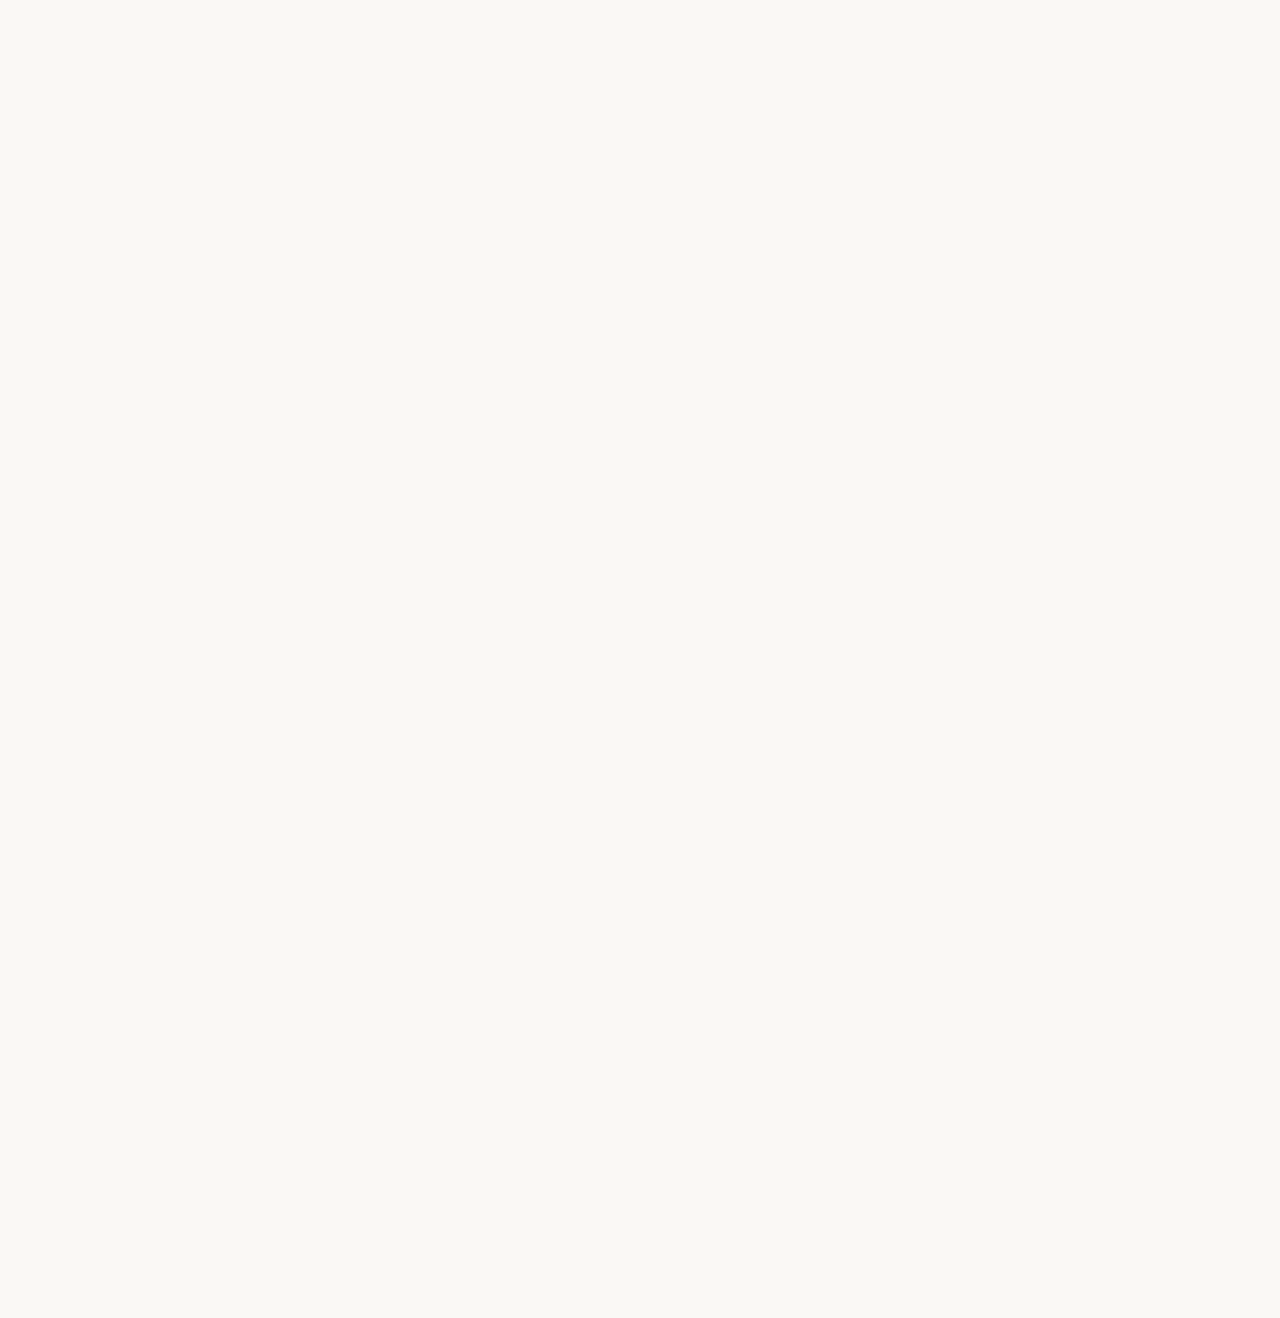
==== frontend/admin/index.html @ d14cbdcc "fix(live): unify pilot city story, add simulated demo badges, protect /admin with Supabase auth & RL" ====
<!DOCTYPE html>
<html lang="en">
<head>
  <meta charset="UTF-8">
  <meta name="viewport" content="width=device-width, initial-scale=1.0">
  <title>Admin Dashboard — Sahakara Control Center</title>
  <meta name="description" content="National administration, ladder monitor, and telemetry portal for the Sahakara Food Rescue Platform.">

  <!-- Inter & JetBrains Mono Fonts -->
  <link rel="preconnect" href="https://fonts.googleapis.com">
  <link rel="preconnect" href="https://fonts.gstatic.com" crossorigin>
  <link href="https://fonts.googleapis.com/css2?family=Inter:wght@400;500;600;700;800&family=JetBrains+Mono:wght@400;500;600&display=swap" rel="stylesheet">

  <!-- Core & Admin Stylesheets -->
  <link rel="stylesheet" href="../styles.css">
  <link rel="stylesheet" href="../vendor/leaflet.css">
  <link rel="stylesheet" href="admin.css">
</head>
<body class="admin-body" style="opacity: 0; transition: opacity 0.15s ease;">

  <!-- Sidebar Navigation -->
  <aside class="admin-sidebar" id="admin-sidebar">
    <div class="admin-sidebar-header">
      <a href="../index.html" class="admin-sidebar-brand">
        <div class="brand-symbol">
          <svg width="20" height="20" viewBox="0 0 24 24" fill="none" stroke="currentColor" stroke-width="2.2">
            <path d="M12 2L2 7l10 5 10-5-10-5zM2 17l10 5 10-5M2 12l10 5 10-5"/>
          </svg>
        </div>
        <strong style="font-size:1.125rem;letter-spacing:-0.5px;">Sahakara</strong>
      </a>
      <span style="font-size:0.6875rem;background:#1E293B;padding:2px 6px;border-radius:4px;color:#34D399;font-weight:700;">ADMIN</span>
    </div>

    <nav class="admin-nav-menu">
      <span class="nav-section-title">Telemetry &amp; Monitor</span>
      <button type="button" class="admin-nav-link active" onclick="switchAdminTab('overview', this)">
        <svg width="18" height="18" viewBox="0 0 24 24" fill="none" stroke="currentColor" stroke-width="2"><rect x="3" y="3" width="7" height="7"/><rect x="14" y="3" width="7" height="7"/><rect x="14" y="14" width="7" height="7"/><rect x="3" y="14" width="7" height="7"/></svg>
        <span>Overview</span>
      </button>

      <button type="button" class="admin-nav-link" onclick="switchAdminTab('donations', this)">
        <svg width="18" height="18" viewBox="0 0 24 24" fill="none" stroke="currentColor" stroke-width="2"><circle cx="12" cy="12" r="10"/><polyline points="12 6 12 12 16 14"/></svg>
        <span>Live Donations</span>
        <span class="badge-counter" id="badge-active-donations">0</span>
      </button>

      <button type="button" class="admin-nav-link" onclick="switchAdminTab('ladder', this)">
        <svg width="18" height="18" viewBox="0 0 24 24" fill="none" stroke="currentColor" stroke-width="2"><line x1="8" y1="6" x2="21" y2="6"/><line x1="8" y1="12" x2="21" y2="12"/><line x1="8" y1="18" x2="21" y2="18"/><line x1="3" y1="6" x2="3.01" y2="6"/><line x1="3" y1="12" x2="3.01" y2="12"/><line x1="3" y1="18" x2="3.01" y2="18"/></svg>
        <span>Ladder Monitor</span>
      </button>

      <span class="nav-section-title">Operations &amp; Network</span>
      <button type="button" class="admin-nav-link" onclick="switchAdminTab('recipients', this)">
        <svg width="18" height="18" viewBox="0 0 24 24" fill="none" stroke="currentColor" stroke-width="2"><path d="M3 9l9-7 9 7v11a2 2 0 0 1-2 2H5a2 2 0 0 1-2-2z"/><polyline points="9 22 9 12 15 12 15 22"/></svg>
        <span>Recipients Nodes</span>
      </button>

      <button type="button" class="admin-nav-link" onclick="switchAdminTab('verification', this)">
        <svg width="18" height="18" viewBox="0 0 24 24" fill="none" stroke="currentColor" stroke-width="2"><path d="M22 11.08V12a10 10 0 1 1-5.93-9.14"/><polyline points="22 4 12 14.01 9 11.01"/></svg>
        <span>Verification Queue</span>
        <span class="badge-counter" id="badge-pending-verifications" style="background:#F59E0B;">0</span>
      </button>

      <button type="button" class="admin-nav-link" onclick="switchAdminTab('cities', this)">
        <svg width="18" height="18" viewBox="0 0 24 24" fill="none" stroke="currentColor" stroke-width="2"><polygon points="1 6 1 22 8 18 16 22 23 18 23 2 16 6 8 2 1 6"/><line x1="8" y1="2" x2="8" y2="18"/><line x1="16" y1="6" x2="16" y2="22"/></svg>
        <span>Cities &amp; Coverage</span>
      </button>

      <span class="nav-section-title">Compliance &amp; Reports</span>
      <button type="button" class="admin-nav-link" onclick="switchAdminTab('reports', this)">
        <svg width="18" height="18" viewBox="0 0 24 24" fill="none" stroke="currentColor" stroke-width="2"><path d="M14 2H6a2 2 0 0 0-2 2v16a2 2 0 0 0 2 2h12a2 2 0 0 0 2-2V8z"/><polyline points="14 2 14 8 20 8"/><line x1="16" y1="13" x2="8" y2="13"/><line x1="16" y1="17" x2="8" y2="17"/><polyline points="10 9 9 9 8 9"/></svg>
        <span>Reports &amp; Certificates</span>
      </button>

      <button type="button" class="admin-nav-link" onclick="switchAdminTab('audit', this)">
        <svg width="18" height="18" viewBox="0 0 24 24" fill="none" stroke="currentColor" stroke-width="2"><path d="M12 20h9"/><path d="M16.5 3.5a2.121 2.121 0 0 1 3 3L7 19l-4 1 1-4L16.5 3.5z"/></svg>
        <span>Audit Log</span>
      </button>
    </nav>

    <div class="admin-sidebar-footer">
      <div class="admin-user-info">
        <span class="admin-user-name" id="sidebar-admin-name">Admin Lead</span>
        <span class="admin-user-role" id="sidebar-admin-email">admin@sahakara.org</span>
      </div>
      <button type="button" class="btn btn-ghost btn-sm" onclick="adminLogout()" title="Sign out" style="color:#94A3B8;">
        <svg width="16" height="16" viewBox="0 0 24 24" fill="none" stroke="currentColor" stroke-width="2"><path d="M9 21H5a2 2 0 0 1-2-2V5a2 2 0 0 1 2-2h4"/><polyline points="16 17 21 12 16 7"/><line x1="21" y1="12" x2="9" y2="12"/></svg>
      </button>
    </div>
  </aside>

  <!-- Main Content Layout -->
  <div class="admin-main-wrapper">
    
    <!-- Header -->
    <header class="admin-top-header">
      <div class="admin-page-title-row">
        <h1 class="admin-page-title" id="page-heading-title">Logistics Overview</h1>
        <div class="live-realtime-badge">
          <span class="pulse-dot"></span>
          <span>SUPABASE REALTIME ACTIVE</span>
        </div>
      </div>

      <div class="admin-header-actions">
        <!-- Notification Bell -->
        <div class="notif-bell-container">
          <button type="button" class="btn-notif-bell" onclick="toggleNotifDropdown()" aria-label="Notifications">
            <svg width="18" height="18" viewBox="0 0 24 24" fill="none" stroke="#334155" stroke-width="2"><path d="M18 8A6 6 0 0 0 6 8c0 7-3 9-3 9h18s-3-2-3-9"/><path d="M13.73 21a2 2 0 0 1-3.46 0"/></svg>
            <span class="notif-dot-badge" id="notif-dot" hidden></span>
          </button>

          <!-- Notifications Dropdown -->
          <div class="notif-dropdown-card" id="notif-dropdown" hidden>
            <div class="notif-dropdown-header">
              <span>Realtime Food Safety Alerts</span>
              <button type="button" class="btn btn-ghost btn-sm" onclick="clearNotifications()" style="font-size:0.6875rem;">Clear All</button>
            </div>
            <div class="notif-items-list" id="notif-items-list">
              <div style="padding:16px;text-align:center;color:#94A3B8;font-size:0.8125rem;">No active high-risk alerts.</div>
            </div>
          </div>
        </div>

        <a href="../index.html" class="btn btn-secondary btn-sm" target="_blank">
          <span>View Public Site &rarr;</span>
        </a>
      </div>
    </header>

    <!-- Tab 1: Overview View -->
    <main class="admin-content-view" id="view-overview">
      <!-- Top Metrics -->
      <div class="admin-metrics-grid">
        <div class="admin-stat-card">
          <div class="stat-card-top">
            <span class="stat-card-label">Donations Today</span>
            <div class="stat-card-icon" style="background:#DEF7EC;color:#03543F;">📦</div>
          </div>
          <strong class="stat-card-val" id="stat-donations-today">0</strong>
          <span class="stat-card-sub" id="stat-donations-today-sub">Live today</span>
        </div>

        <div class="admin-stat-card">
          <div class="stat-card-top">
            <span class="stat-card-label">Meals Rescued</span>
            <div class="stat-card-icon" style="background:#E0E7FF;color:#3730A3;">🍛</div>
          </div>
          <strong class="stat-card-val" id="stat-meals-rescued">0</strong>
          <span class="stat-card-sub">Cumulative rescued meals</span>
        </div>

        <div class="admin-stat-card">
          <div class="stat-card-top">
            <span class="stat-card-label">Kg Diverted</span>
            <div class="stat-card-icon" style="background:#FEF3C7;color:#92400E;">⚖️</div>
          </div>
          <strong class="stat-card-val" id="stat-kg-diverted">0 kg</strong>
          <span class="stat-card-sub">0.4 kg per meal ratio</span>
        </div>

        <div class="admin-stat-card">
          <div class="stat-card-top">
            <span class="stat-card-label">CO₂ Avoided</span>
            <div class="stat-card-icon" style="background:#DCFCE7;color:#15803D;">🌱</div>
          </div>
          <strong class="stat-card-val" id="stat-co2-avoided">0 kg</strong>
          <span class="stat-card-sub">2.5 kg CO₂e / kg food</span>
        </div>

        <div class="admin-stat-card">
          <div class="stat-card-top">
            <span class="stat-card-label">Active Dispatches</span>
            <div class="stat-card-icon" style="background:#FEE2E2;color:#991B1B;">⚡</div>
          </div>
          <strong class="stat-card-val" id="stat-active-donations">0</strong>
          <span class="stat-card-sub" id="stat-active-sub">In-transit &bull; 0 Expired</span>
        </div>

        <div class="admin-stat-card">
          <div class="stat-card-top">
            <span class="stat-card-label">Dumpster / Expired</span>
            <div class="stat-card-icon" style="background:#F1F5F9;color:#475569;">🗑️</div>
          </div>
          <strong class="stat-card-val" id="stat-dumpster-count" style="color:#10B981;">0</strong>
          <span class="stat-card-sub">Zero-Landfill Protocol</span>
        </div>
      </div>

      <!-- Charts Grid -->
      <div class="admin-charts-grid">
        <div class="admin-card">
          <div class="admin-card-header">
            <h3 class="admin-card-title">14-Day Rescue Velocity (Donations / Day)</h3>
            <span style="font-size:0.75rem;color:var(--text-muted);font-family:var(--font-mono);">Trend: +28% WoW <small style="font-size:0.625rem;background:#FEF3C7;color:#92400E;padding:2px 6px;border-radius:4px;font-weight:700;margin-left:4px;">Simulated</small></span>
          </div>
          <canvas id="chart-donations-trend" height="140" style="width:100%;max-height:240px;"></canvas>
        </div>

        <div class="admin-card">
          <div class="admin-card-header">
            <h3 class="admin-card-title">Meals by City Cluster</h3>
            <span style="font-size:0.75rem;color:var(--text-muted);">Top Metro Distribution</span>
          </div>
          <canvas id="chart-city-distribution" height="140" style="width:100%;max-height:240px;"></canvas>
        </div>
      </div>
    </main>

    <!-- Tab 2: Live Donations View -->
    <main class="admin-content-view" id="view-donations" hidden>
      <div class="admin-card">
        <div class="admin-table-controls">
          <div class="admin-search-box">
            <svg width="16" height="16" viewBox="0 0 24 24" fill="none" stroke="#64748B" stroke-width="2"><circle cx="11" cy="11" r="8"/><line x1="21" y1="21" x2="16.65" y2="16.65"/></svg>
            <input type="text" id="filter-donation-search" placeholder="Search by food, area, or OTP..." oninput="filterDonationsTable()">
          </div>

          <div class="admin-filter-group">
            <select id="filter-donation-status" class="custom-select" style="min-width:140px;" onchange="filterDonationsTable()">
              <option value="all">All Statuses</option>
              <option value="Posted">Posted</option>
              <option value="Matched">Matched</option>
              <option value="Picked up">Picked up</option>
              <option value="Delivered">Delivered</option>
              <option value="Expired">Expired</option>
            </select>

            <select id="filter-donation-city" class="custom-select" style="min-width:140px;" onchange="filterDonationsTable()">
              <option value="all">All Cities</option>
              <option value="Jaipur">Jaipur</option>
              <option value="Delhi NCR">Delhi NCR</option>
              <option value="Bengaluru">Bengaluru</option>
            </select>
          </div>
        </div>

        <div class="admin-table-wrapper">
          <table class="admin-table">
            <thead>
              <tr>
                <th>Source</th>
                <th>Food &amp; Qty</th>
                <th>City &amp; Area</th>
                <th>Stage</th>
                <th>Status</th>
                <th>Recipient Node</th>
                <th>Safe Clock</th>
                <th>OTP</th>
                <th>Actions</th>
              </tr>
            </thead>
            <tbody id="admin-donations-tbody">
              <!-- Rendered dynamically -->
            </tbody>
          </table>
        </div>
      </div>
    </main>

    <!-- Tab 3: Ladder Monitor Kanban View -->
    <main class="admin-content-view" id="view-ladder" hidden>
      <div class="admin-card-header" style="margin-bottom:18px;">
        <div>
          <h2 style="font-size:1.125rem;font-weight:700;margin:0 0 4px 0;">Dynamic Food Ladder Kanban</h2>
          <p style="font-size:0.8125rem;color:var(--text-muted);margin:0;">Visual tracking of perishable surplus batches as safe consumption windows elapse.</p>
        </div>
      </div>

      <div class="ladder-board-grid">
        <!-- Stage 1 -->
        <div class="ladder-board-col">
          <div class="ladder-col-header s1">
            <span class="ladder-col-title">Tier 1: Nearby Shelter (&le;3km)</span>
            <span class="ladder-col-count" id="count-stage-1">0</span>
          </div>
          <div class="ladder-cards-list" id="ladder-col-1"></div>
        </div>

        <!-- Stage 2 -->
        <div class="ladder-board-col">
          <div class="ladder-col-header s2">
            <span class="ladder-col-title">Tier 2: Regional Shelter (&le;10km)</span>
            <span class="ladder-col-count" id="count-stage-2">0</span>
          </div>
          <div class="ladder-cards-list" id="ladder-col-2"></div>
        </div>

        <!-- Stage 3 -->
        <div class="ladder-board-col">
          <div class="ladder-col-header s3">
            <span class="ladder-col-title">Tier 3: Gaushala (&le;15km)</span>
            <span class="ladder-col-count" id="count-stage-3">0</span>
          </div>
          <div class="ladder-cards-list" id="ladder-col-3"></div>
        </div>

        <!-- Stage 4 -->
        <div class="ladder-board-col">
          <div class="ladder-col-header s4">
            <span class="ladder-col-title">Tier 4: Bio-Compost (&le;30km)</span>
            <span class="ladder-col-count" id="count-stage-4">0</span>
          </div>
          <div class="ladder-cards-list" id="ladder-col-4"></div>
        </div>
      </div>
    </main>

    <!-- Tab 4: Recipients Management View -->
    <main class="admin-content-view" id="view-recipients" hidden>
      <div class="admin-card">
        <div class="admin-table-controls">
          <div>
            <h3 class="admin-card-title">Authorized Shelter &amp; Gaushala Network</h3>
          </div>
          <button type="button" class="btn btn-primary btn-sm" onclick="openRecipientModal()">
            <span>+ Add Recipient Node</span>
          </button>
        </div>

        <div class="admin-table-wrapper">
          <table class="admin-table">
            <thead>
              <tr>
                <th>ID</th>
                <th>Name &amp; Type</th>
                <th>City</th>
                <th>Capacity</th>
                <th>Coordinates</th>
                <th>Verified</th>
                <th>Status</th>
                <th>Actions</th>
              </tr>
            </thead>
            <tbody id="admin-recipients-tbody">
              <!-- Rendered dynamically -->
            </tbody>
          </table>
        </div>
      </div>
    </main>

    <!-- Tab 5: Verification Queue View -->
    <main class="admin-content-view" id="view-verification" hidden>
      <div class="admin-card">
        <div class="admin-table-controls">
          <div>
            <h3 class="admin-card-title">Pending Recipient &amp; Commercial Donor Approvals</h3>
            <p style="font-size:0.8125rem;color:var(--text-muted);margin-top:4px;">Review FSSAI / NGO certifications before enabling active dispatch routing.</p>
          </div>
        </div>

        <div class="admin-table-wrapper">
          <table class="admin-table">
            <thead>
              <tr>
                <th>Node Name</th>
                <th>Category</th>
                <th>City</th>
                <th>Capacity / Details</th>
                <th>Verification Action</th>
              </tr>
            </thead>
            <tbody id="admin-verification-tbody">
              <!-- Rendered dynamically -->
            </tbody>
          </table>
        </div>
      </div>
    </main>

    <!-- Tab 6: Cities Management View -->
    <main class="admin-content-view" id="view-cities" hidden>
      <div class="admin-card">
        <div class="admin-table-controls">
          <div>
            <h3 class="admin-card-title">Operational Cluster Cities</h3>
            <p style="font-size:0.8125rem;color:var(--text-muted);margin-top:4px;">Manage expansion hubs. Live cities appear in public donor dropdowns and coverage grids.</p>
          </div>
          <button type="button" class="btn btn-primary btn-sm" onclick="openCityModal()">
            <span>+ Add Expansion City</span>
          </button>
        </div>

        <div class="admin-table-wrapper">
          <table class="admin-table">
            <thead>
              <tr>
                <th>City ID</th>
                <th>Metro Cluster Name</th>
                <th>Operational Status</th>
                <th>Toggle Status</th>
              </tr>
            </thead>
            <tbody id="admin-cities-tbody">
              <!-- Rendered dynamically -->
            </tbody>
          </table>
        </div>
      </div>
    </main>

    <!-- Tab 7: Reports & Certificates View -->
    <main class="admin-content-view" id="view-reports" hidden>
      <div class="admin-card" style="margin-bottom:24px;">
        <div class="admin-table-controls">
          <div>
            <h3 class="admin-card-title">Telemetry Reports &amp; CSV Export</h3>
            <p style="font-size:0.8125rem;color:var(--text-muted);margin-top:4px;">Download raw dispatch telemetry records for regulatory and auditing compliance.</p>
          </div>
          <div style="display:flex;gap:10px;">
            <input type="date" id="report-start-date" class="custom-input" style="padding:6px 12px;font-size:0.8125rem;">
            <input type="date" id="report-end-date" class="custom-input" style="padding:6px 12px;font-size:0.8125rem;">
            <button type="button" class="btn btn-primary btn-sm" onclick="exportDonationsCSV()">
              <span>📥 Export CSV Data</span>
            </button>
          </div>
        </div>
      </div>

      <!-- Printable Certificate Generator -->
      <div class="admin-card">
        <div class="admin-card-header">
          <h3 class="admin-card-title">Printable Donor Impact Certificate</h3>
          <button type="button" class="btn btn-secondary btn-sm btn-print-hide" onclick="window.print()">
            <span>🖨️ Print Certificate</span>
          </button>
        </div>

        <div class="certificate-print-sheet" id="certificate-preview">
          <div class="cert-header">
            <div style="display:flex;align-items:center;justify-content:center;gap:10px;margin-bottom:10px;">
              <div class="brand-symbol" style="background:#0F7B5F;color:#FFF;width:32px;height:32px;border-radius:8px;display:flex;align-items:center;justify-content:center;">
                <svg width="20" height="20" viewBox="0 0 24 24" fill="none" stroke="currentColor" stroke-width="2.2"><path d="M12 2L2 7l10 5 10-5-10-5zM2 17l10 5 10-5M2 12l10 5 10-5"/></svg>
              </div>
              <strong style="font-size:1.5rem;color:#0F172A;letter-spacing:-0.5px;">Sahakara National Food Rescue Platform</strong>
            </div>
            <span style="font-size:0.875rem;font-weight:700;color:#0F7B5F;letter-spacing:1px;text-transform:uppercase;">Certificate of Zero-Food-Waste Compliance</span>
          </div>

          <div style="text-align:center;margin:32px 0;">
            <p style="font-size:1rem;color:#64748B;margin-bottom:8px;">This is proudly presented to</p>
            <h2 style="font-size:1.75rem;font-weight:800;color:#0F172A;margin:0 0 16px 0;" id="cert-donor-name">Amity University Central Mess</h2>
            <p style="font-size:0.9375rem;color:#334155;line-height:1.6;max-width:540px;margin:0 auto;">
              For demonstrating exemplary national stewardship in preventing commercial food waste and safely redistributing surplus batches to verified humanitarian shelters.
            </p>
          </div>

          <div style="display:grid;grid-template-columns:repeat(3,1fr);gap:16px;background:#F8FAFC;border:1px solid #E2E8F0;border-radius:10px;padding:20px;text-align:center;margin-bottom:32px;">
            <div>
              <span style="font-size:0.75rem;color:#64748B;text-transform:uppercase;font-weight:700;">Meals Donated</span>
              <strong style="display:block;font-size:1.375rem;color:#0F172A;margin-top:4px;" id="cert-meals-count">40 Meals</strong>
            </div>
            <div>
              <span style="font-size:0.75rem;color:#64748B;text-transform:uppercase;font-weight:700;">Weight Diverted</span>
              <strong style="display:block;font-size:1.375rem;color:#0F172A;margin-top:4px;" id="cert-kg-count">16.0 kg</strong>
            </div>
            <div>
              <span style="font-size:0.75rem;color:#64748B;text-transform:uppercase;font-weight:700;">CO₂ Avoided</span>
              <strong style="display:block;font-size:1.375rem;color:#10B981;margin-top:4px;" id="cert-co2-count">40.0 kg CO₂e</strong>
            </div>
          </div>

          <div style="display:flex;justify-content:space-between;align-items:flex-end;font-size:0.8125rem;color:#64748B;border-top:1px solid #E2E8F0;padding-top:20px;">
            <div>
              <span>Verification Token: <strong style="font-family:var(--font-mono);color:#0F172A;" id="cert-token-code">#SK-AUTH-4419</strong></span><br>
              <span>Good Samaritan Law: <strong style="color:#0F7B5F;">Shielded Under Sec. 31</strong></span>
            </div>
            <div style="text-align:right;">
              <span>Issued on: <strong id="cert-issue-date">September 25, 2026</strong></span><br>
              <span>Sahakara National Logistics Secretariat</span>
            </div>
          </div>

          <div class="cert-stamp">
            <span>Verified<br>Zero-Waste<br>Audit</span>
          </div>
        </div>
      </div>
    </main>

    <!-- Tab 8: Audit Log View -->
    <main class="admin-content-view" id="view-audit" hidden>
      <div class="admin-card">
        <div class="admin-table-controls">
          <div>
            <h3 class="admin-card-title">Administrative Actions Audit Trail</h3>
            <p style="font-size:0.8125rem;color:var(--text-muted);margin-top:4px;">Immutable ledger recording every approval, status change, and recipient modification.</p>
          </div>
        </div>

        <div class="admin-table-wrapper">
          <table class="admin-table">
            <thead>
              <tr>
                <th>Timestamp</th>
                <th>Admin User</th>
                <th>Action</th>
                <th>Target Object</th>
                <th>Details</th>
              </tr>
            </thead>
            <tbody id="admin-audit-tbody">
              <!-- Rendered dynamically -->
            </tbody>
          </table>
        </div>
      </div>
    </main>

  </div>

  <!-- Side Drawer: Donation Details & OSRM Map -->
  <div class="admin-side-drawer" id="donation-drawer" hidden>
    <div class="drawer-header">
      <div>
        <span style="font-size:0.6875rem;font-weight:700;color:var(--brand-green);letter-spacing:1px;">DISPATCH TELEMETRY</span>
        <h3 style="font-size:1.125rem;font-weight:800;margin:0;" id="drawer-donation-title">Donation Details</h3>
      </div>
      <button type="button" class="modal-close-btn" onclick="closeDonationDrawer()">&times;</button>
    </div>

    <div class="drawer-body">
      <!-- Mini OSRM Leaflet Map -->
      <div id="drawer-leaflet-map" style="height:200px;width:100%;border-radius:10px;margin-bottom:18px;border:1px solid var(--admin-border);"></div>

      <div class="form-group">
        <label class="input-label">Batch ID &amp; Source</label>
        <div style="display:flex;justify-content:space-between;font-size:0.875rem;">
          <code id="drawer-batch-id">--</code>
          <span class="source-badge web" id="drawer-source">Web</span>
        </div>
      </div>

      <div class="form-group">
        <label class="input-label">4-Digit Verification OTP</label>
        <strong style="font-family:var(--font-mono);font-size:1.5rem;color:var(--brand-green);letter-spacing:3px;" id="drawer-otp">----</strong>
      </div>

      <div class="form-group">
        <label class="input-label">Matched Recipient</label>
        <select id="drawer-reassign-select" class="custom-select"></select>
      </div>

      <div class="form-group">
        <label class="input-label">Dispatch Status</label>
        <select id="drawer-status-select" class="custom-select">
          <option value="Posted">Posted</option>
          <option value="Matched">Matched</option>
          <option value="Picked up">Picked up</option>
          <option value="Delivered">Delivered</option>
          <option value="Expired">Expired</option>
        </select>
      </div>
    </div>

    <div class="drawer-footer">
      <button type="button" class="btn btn-secondary btn-sm" onclick="closeDonationDrawer()">Close</button>
      <button type="button" class="btn btn-primary btn-sm" onclick="saveDonationDrawerChanges()">Save Updates</button>
    </div>
  </div>

  <!-- Modal: Add / Edit Recipient -->
  <div class="modal-backdrop" id="modal-recipient" hidden>
    <div class="modal-dialog">
      <div class="modal-header">
        <h3 class="modal-heading" id="recipient-modal-heading">Add Recipient Node</h3>
        <button type="button" class="modal-close-btn" onclick="closeRecipientModal()">&times;</button>
      </div>
      <form id="recipient-form" onsubmit="handleSaveRecipient(event)" class="modal-form-body">
        <input type="hidden" id="rec-edit-id">
        <div class="form-grid-2">
          <div class="form-group">
            <label class="input-label">Node Name <span class="req">*</span></label>
            <input type="text" id="rec-name" class="custom-input" placeholder="e.g. Apna Ghar Shelter" required>
          </div>
          <div class="form-group">
            <label class="input-label">Node Type <span class="req">*</span></label>
            <select id="rec-type" class="custom-select" required>
              <option value="shelter">Human Shelter (Tier 1 &amp; 2)</option>
              <option value="gaushala">Gaushala / Cattle Sanctuary (Tier 3)</option>
              <option value="compost">Municipal Bio-Compost Facility (Tier 4)</option>
            </select>
          </div>
        </div>

        <div class="form-grid-2">
          <div class="form-group">
            <label class="input-label">City Cluster <span class="req">*</span></label>
            <select id="rec-city" class="custom-select" required>
              <option value="Jaipur">Jaipur</option>
              <option value="Delhi NCR">Delhi NCR</option>
              <option value="Bengaluru">Bengaluru</option>
              <option value="Mumbai">Mumbai</option>
              <option value="Hyderabad">Hyderabad</option>
            </select>
          </div>
          <div class="form-group">
            <label class="input-label">Intake Capacity (Meals) <span class="req">*</span></label>
            <input type="number" id="rec-capacity" class="custom-input" min="10" placeholder="200" required>
          </div>
        </div>

        <div class="form-group">
          <label class="input-label">Click on Map to Set Coordinates (Lat / Lon)</label>
          <div id="rec-picker-map" style="height:180px;width:100%;border-radius:8px;border:1px solid var(--admin-border);margin-bottom:8px;"></div>
          <div class="form-grid-2">
            <input type="number" step="0.0001" id="rec-lat" class="custom-input" placeholder="Latitude (e.g. 26.9124)" required>
            <input type="number" step="0.0001" id="rec-lon" class="custom-input" placeholder="Longitude (e.g. 75.8200)" required>
          </div>
        </div>

        <div class="form-group">
          <label class="input-label">Needs Note / Guidelines</label>
          <input type="text" id="rec-needs-note" class="custom-input" placeholder="e.g. Accepts hot cooked vegetarian meals before 22:00">
        </div>

        <div class="modal-footer">
          <button type="button" class="btn btn-secondary" onclick="closeRecipientModal()">Cancel</button>
          <button type="submit" class="btn btn-primary">Save Recipient Node</button>
        </div>
      </form>
    </div>
  </div>

  <!-- Modal: Add City -->
  <div class="modal-backdrop" id="modal-city" hidden>
    <div class="modal-dialog modal-dialog-sm">
      <div class="modal-header">
        <h3 class="modal-heading">Add Expansion City</h3>
        <button type="button" class="modal-close-btn" onclick="closeCityModal()">&times;</button>
      </div>
      <form id="city-form" onsubmit="handleSaveCity(event)" class="modal-form-body">
        <div class="form-group">
          <label class="input-label">City Name <span class="req">*</span></label>
          <input type="text" id="city-input-name" class="custom-input" placeholder="e.g. Pune" required>
        </div>
        <div class="form-group">
          <label class="input-label">Status <span class="req">*</span></label>
          <select id="city-input-status" class="custom-select" required>
            <option value="Live">Live</option>
            <option value="Coming soon" selected>Coming soon</option>
          </select>
        </div>
        <div class="modal-footer">
          <button type="button" class="btn btn-secondary" onclick="closeCityModal()">Cancel</button>
          <button type="submit" class="btn btn-primary">Save City</button>
        </div>
      </form>
    </div>
  </div>

  <!-- Local Vendor Scripts -->
  <script src="../vendor/leaflet.js?v=2.0.1"></script>
  <script src="../vendor/supabase.js?v=2.0.1"></script>
  <script src="../config.js?v=2.0.1"></script>
  <script src="../matching.js?v=2.0.1"></script>
  <script src="admin.js?v=2.0.1"></script>
</body>
</html>
---- frontend/styles.css ----
/* ==========================================================================
   SAHAKARA — Modern Product Landing Page Stylesheet
   Aesthetic: Clean, Confident, Product-First (Vercel / Linear / Airbnb style)
   Typography: Inter (Pure Sans-serif)
   Palette: White (#FFF), Light Grey (#F6F7F8), Near-Black (#0B0B0C), Deep Green (#0F7B5F), Green Tint (#E7F5EF)
   Rules: 12px card radius, 1px light borders, NO gradients, NO glow, NO shadows, NO emojis.
   ========================================================================== */

:root {
  /* Colors — Warm Natural Terracotta, Organic Linen & Espresso Palette (Non-AI Editorial Theme) */
  --bg-white: #FAF8F5;
  --bg-light: #F3EFEA;
  --bg-card: #FFFFFF;
  --bg-subtle: #ECE6DE;
  
  --text-primary: #1C1917;
  --text-secondary: #57534E;
  --text-muted: #78716C;
  
  --brand-green: #C04A26;
  --brand-green-hover: #A23B1C;
  --brand-green-tint: #FDF1EB;
  --brand-green-tint-hover: #FBE2D5;
  
  --accent-forest: #15803D;
  --accent-forest-tint: #ECFDF5;
  
  --border-light: #E7DFD5;
  --border-card: #E4DBD0;
  --border-dark: #1C1917;
  
  /* Typography */
  --font-sans: "Inter", -apple-system, BlinkMacSystemFont, "Segoe UI", Roboto, sans-serif;
  --font-mono: "JetBrains Mono", ui-monospace, monospace;
  
  /* Geometry & Grid */
  --container-width: 1140px;
  --radius-card: 12px;
  --radius-button: 8px;
  --radius-pill: 9999px;
  --radius-sm: 6px;
}

/* ==========================================================================
   Reset & Base Styles
   ========================================================================== */
*, *::before, *::after {
  box-sizing: border-box;
  margin: 0;
  padding: 0;
}

html {
  font-size: 16px;
  scroll-behavior: smooth;
  background-color: var(--bg-white);
  color: var(--text-primary);
  font-family: var(--font-sans);
  -webkit-font-smoothing: antialiased;
  -moz-osx-font-smoothing: grayscale;
}

body {
  background-color: var(--bg-white);
  color: var(--text-primary);
  min-height: 100vh;
  display: flex;
  flex-direction: column;
  line-height: 1.5;
}

/* Container */
.container {
  width: 100%;
  max-width: var(--container-width);
  margin-left: auto;
  margin-right: auto;
  padding-left: 24px;
  padding-right: 24px;
}

/* Typography Helpers */
h1, h2, h3, h4, h5, h6 {
  color: var(--text-primary);
  font-weight: 700;
  line-height: 1.15;
  letter-spacing: -0.03em;
}

p {
  color: var(--text-secondary);
  line-height: 1.6;
}

a {
  color: inherit;
  text-decoration: none;
  transition: color 0.15s ease;
}

/* ==========================================================================
   Buttons (Crisp, Clean, 8px radius, flat solid colors)
   ========================================================================== */
.btn {
  display: inline-flex;
  align-items: center;
  justify-content: center;
  gap: 8px;
  font-family: var(--font-sans);
  font-size: 0.875rem;
  font-weight: 600;
  padding: 10px 18px;
  border-radius: var(--radius-button);
  border: 1px solid transparent;
  cursor: pointer;
  transition: all 0.15s ease;
  white-space: nowrap;
}

.btn-primary {
  background-color: var(--brand-green);
  color: #FFFFFF;
  border-color: var(--brand-green);
}

.btn-primary:hover {
  background-color: var(--brand-green-hover);
  border-color: var(--brand-green-hover);
}

.btn-secondary {
  background-color: var(--bg-white);
  color: var(--text-primary);
  border-color: var(--border-light);
}

.btn-secondary:hover {
  background-color: var(--bg-light);
  border-color: #D1D5DB;
}

.btn-ghost {
  background-color: transparent;
  color: var(--text-primary);
  border-color: transparent;
}

.btn-ghost:hover {
  background-color: var(--bg-subtle);
}

.btn-white {
  background-color: #FFFFFF;
  color: var(--brand-green);
  border-color: #FFFFFF;
  font-weight: 700;
}

.btn-white:hover {
  background-color: var(--brand-green-tint);
  color: var(--brand-green-hover);
}

.btn-outline-white {
  background-color: transparent;
  color: #FFFFFF;
  border-color: rgba(255, 255, 255, 0.4);
}

.btn-outline-white:hover {
  background-color: rgba(255, 255, 255, 0.1);
  border-color: #FFFFFF;
}

.btn-lg {
  padding: 12px 24px;
  font-size: 0.9375rem;
}

/* ==========================================================================
   Announcement Bar
   ========================================================================== */
.announcement-bar {
  background-color: var(--bg-light);
  border-bottom: 1px solid var(--border-light);
  font-size: 0.8125rem;
  padding: 8px 0;
}

.announcement-content {
  display: flex;
  align-items: center;
  justify-content: center;
  gap: 12px;
  flex-wrap: wrap;
}

.announcement-pill {
  background-color: var(--brand-green-tint);
  color: var(--brand-green);
  font-weight: 600;
  font-size: 0.75rem;
  padding: 2px 8px;
  border-radius: var(--radius-pill);
}

.announcement-text {
  color: var(--text-secondary);
}

.announcement-link {
  color: var(--brand-green);
  font-weight: 600;
  display: inline-flex;
  align-items: center;
  gap: 4px;
}

.announcement-link:hover {
  text-decoration: underline;
}

/* ==========================================================================
   1. Sticky Navbar
   ========================================================================== */
.navbar {
  position: sticky;
  top: 0;
  z-index: 100;
  background-color: rgba(255, 255, 255, 0.98);
  border-bottom: 1px solid var(--border-light);
  backdrop-filter: blur(8px);
}

.navbar-container {
  display: flex;
  align-items: center;
  justify-content: space-between;
  height: 64px;
  gap: 24px;
}

.brand-logo {
  display: flex;
  align-items: center;
  gap: 10px;
}

.brand-symbol {
  width: 32px;
  height: 32px;
  background-color: var(--brand-green);
  color: #FFFFFF;
  border-radius: 8px;
  display: flex;
  align-items: center;
  justify-content: center;
}

.brand-name {
  font-size: 1.1875rem;
  font-weight: 700;
  letter-spacing: -0.03em;
  color: var(--text-primary);
}

.nav-links {
  display: flex;
  align-items: center;
  gap: 32px;
}

.nav-item {
  font-size: 0.875rem;
  font-weight: 500;
  color: var(--text-secondary);
}

.nav-item:hover {
  color: var(--text-primary);
}

.nav-actions {
  display: flex;
  align-items: center;
  gap: 12px;
}

/* ==========================================================================
   2. Hero Section
   ========================================================================== */
.hero-section {
  padding-top: 64px;
  padding-bottom: 80px;
  text-align: center;
}

.hero-header {
  max-width: 780px;
  margin-left: auto;
  margin-right: auto;
  margin-bottom: 56px;
  display: flex;
  flex-direction: column;
  align-items: center;
}

.hero-tag {
  display: inline-flex;
  align-items: center;
  gap: 8px;
  background-color: var(--brand-green-tint);
  color: var(--brand-green);
  font-family: var(--font-mono);
  font-size: 0.75rem;
  font-weight: 600;
  letter-spacing: 0.04em;
  padding: 4px 12px;
  border-radius: var(--radius-pill);
  margin-bottom: 20px;
}

.status-dot {
  width: 6px;
  height: 6px;
  background-color: var(--brand-green);
  border-radius: 50%;
}

.hero-title {
  font-size: 4rem;
  line-height: 1.05;
  letter-spacing: -0.04em;
  color: var(--text-primary);
  margin-bottom: 18px;
  font-weight: 800;
}

.hero-subtitle {
  font-size: 1.1875rem;
  color: var(--text-secondary);
  line-height: 1.55;
  max-width: 640px;
  margin-bottom: 32px;
}

.hero-cta-group {
  display: flex;
  align-items: center;
  justify-content: center;
  gap: 16px;
  margin-bottom: 40px;
  flex-wrap: wrap;
}

.hero-trust-bar {
  display: flex;
  align-items: center;
  justify-content: center;
  gap: 12px;
  font-size: 0.8125rem;
  color: var(--text-muted);
  flex-wrap: wrap;
}

.trust-pills {
  display: flex;
  align-items: center;
  gap: 8px;
  flex-wrap: wrap;
}

.trust-pill {
  background-color: var(--bg-light);
  border: 1px solid var(--border-light);
  color: var(--text-secondary);
  padding: 4px 10px;
  border-radius: var(--radius-pill);
  font-size: 0.75rem;
  font-weight: 500;
}

/* Browser Mockup Frame */
.mockup-wrapper {
  max-width: 920px;
  margin: 0 auto;
}

.mockup-frame {
  background-color: var(--bg-white);
  border: 1px solid var(--border-card);
  border-radius: var(--radius-card);
  overflow: hidden;
  text-align: left;
}

.mockup-titlebar {
  background-color: var(--bg-light);
  border-bottom: 1px solid var(--border-light);
  padding: 12px 18px;
  display: flex;
  align-items: center;
  justify-content: space-between;
  gap: 16px;
}

.window-controls {
  display: flex;
  align-items: center;
  gap: 6px;
}

.window-dot {
  width: 10px;
  height: 10px;
  border-radius: 50%;
}

.window-dot.red { background-color: #EF4444; }
.window-dot.yellow { background-color: #F59E0B; }
.window-dot.green { background-color: #10B981; }

.mockup-url-bar {
  background-color: var(--bg-white);
  border: 1px solid var(--border-light);
  border-radius: 6px;
  padding: 4px 12px;
  font-family: var(--font-mono);
  font-size: 0.75rem;
  color: var(--text-muted);
  display: flex;
  align-items: center;
  gap: 8px;
  flex: 1;
  max-width: 380px;
  margin: 0 auto;
}

.mockup-badge {
  display: flex;
  align-items: center;
  gap: 6px;
  font-family: var(--font-mono);
  font-size: 0.6875rem;
  font-weight: 600;
  color: var(--brand-green);
  background-color: var(--brand-green-tint);
  padding: 3px 8px;
  border-radius: var(--radius-pill);
}

.live-pulse {
  width: 6px;
  height: 6px;
  background-color: var(--brand-green);
  border-radius: 50%;
}

/* Card inside Mockup */
.mockup-content {
  padding: 28px;
  background-color: #FFFFFF;
}

.live-card {
  display: flex;
  flex-direction: column;
  gap: 24px;
}

.live-card-header {
  display: flex;
  justify-content: space-between;
  align-items: flex-start;
  gap: 16px;
  flex-wrap: wrap;
}

.card-kicker {
  font-family: var(--font-mono);
  font-size: 0.6875rem;
  font-weight: 600;
  color: var(--brand-green);
  letter-spacing: 0.05em;
  display: block;
  margin-bottom: 4px;
}

.food-title {
  font-size: 1.5rem;
  font-weight: 700;
  color: var(--text-primary);
  margin-bottom: 4px;
}

.donor-source {
  font-size: 0.875rem;
  color: var(--text-secondary);
}

.temp-badge {
  display: flex;
  align-items: center;
  gap: 6px;
  background-color: var(--brand-green-tint);
  color: var(--brand-green);
  border: 1px solid rgba(15, 123, 95, 0.2);
  padding: 6px 12px;
  border-radius: var(--radius-pill);
  font-size: 0.8125rem;
  font-weight: 600;
}

/* Stepper Component */
.stepper-wrapper {
  position: relative;
  padding: 12px 8px;
}

.stepper-track {
  position: absolute;
  top: 24px;
  left: 24px;
  right: 24px;
  height: 2px;
  background-color: var(--border-light);
  z-index: 1;
}

.stepper-line-filled {
  width: 66%;
  height: 100%;
  background-color: var(--brand-green);
}

.stepper-steps {
  position: relative;
  display: flex;
  justify-content: space-between;
  z-index: 2;
}

.step-node {
  display: flex;
  flex-direction: column;
  align-items: center;
  gap: 6px;
  text-align: center;
}

.step-circle {
  width: 26px;
  height: 26px;
  border-radius: 50%;
  background-color: var(--bg-white);
  border: 2px solid var(--border-light);
  display: flex;
  align-items: center;
  justify-content: center;
}

.step-node.completed .step-circle {
  background-color: var(--brand-green);
  border-color: var(--brand-green);
  color: #FFFFFF;
}

.step-node.active .step-circle {
  border-color: var(--brand-green);
  background-color: var(--bg-white);
}

.active-dot {
  width: 10px;
  height: 10px;
  background-color: var(--brand-green);
  border-radius: 50%;
}

.step-label {
  font-size: 0.8125rem;
  font-weight: 600;
  color: var(--text-primary);
}

.step-time {
  font-size: 0.6875rem;
  color: var(--text-muted);
  font-family: var(--font-mono);
}

/* Dispatch Meta Grid */
.dispatch-meta-grid {
  display: grid;
  grid-template-columns: 1fr 1fr;
  gap: 16px;
}

.meta-box {
  background-color: var(--bg-light);
  border: 1px solid var(--border-light);
  border-radius: var(--radius-sm);
  padding: 14px 16px;
  display: flex;
  align-items: flex-start;
  gap: 12px;
}

.meta-icon {
  width: 32px;
  height: 32px;
  border-radius: 6px;
  background-color: var(--brand-green-tint);
  color: var(--brand-green);
  display: flex;
  align-items: center;
  justify-content: center;
  flex-shrink: 0;
}

.meta-title {
  font-size: 0.6875rem;
  font-weight: 600;
  text-transform: uppercase;
  letter-spacing: 0.04em;
  color: var(--text-muted);
  display: block;
}

.meta-value {
  font-size: 0.875rem;
  color: var(--text-primary);
  display: block;
  margin: 2px 0;
}

.meta-sub {
  font-size: 0.75rem;
  color: var(--text-secondary);
}

/* ==========================================================================
   3. Stats Row
   ========================================================================== */
.section-stats {
  padding: 56px 0;
  background-color: var(--bg-light);
  border-top: 1px solid var(--border-light);
  border-bottom: 1px solid var(--border-light);
}

.stats-grid {
  display: grid;
  grid-template-columns: repeat(4, 1fr);
  gap: 24px;
}

.stat-card {
  background-color: var(--bg-white);
  border: 1px solid var(--border-card);
  border-radius: var(--radius-card);
  padding: 24px;
  display: flex;
  flex-direction: column;
}

.stat-number-wrap {
  display: flex;
  align-items: baseline;
  gap: 4px;
  margin-bottom: 6px;
}

.stat-number {
  font-size: 2.25rem;
  font-weight: 800;
  letter-spacing: -0.03em;
  color: var(--text-primary);
  line-height: 1;
}

.stat-unit {
  font-size: 1rem;
  font-weight: 600;
  color: var(--text-muted);
}

.highlight-zero {
  color: var(--brand-green);
}

.stat-title {
  font-size: 0.9375rem;
  font-weight: 600;
  color: var(--text-primary);
  margin-bottom: 6px;
}

.stat-desc {
  font-size: 0.8125rem;
  color: var(--text-muted);
  line-height: 1.45;
}

/* ==========================================================================
   4. Bento Grid Section
   ========================================================================== */
.section-bento {
  padding: 80px 0;
  background-color: var(--bg-white);
}

.section-title-wrap {
  margin-bottom: 48px;
}

.section-title-wrap.text-center {
  text-align: center;
  max-width: 640px;
  margin-left: auto;
  margin-right: auto;
}

.section-kicker {
  font-family: var(--font-mono);
  font-size: 0.75rem;
  font-weight: 600;
  color: var(--brand-green);
  letter-spacing: 0.06em;
  text-transform: uppercase;
  display: block;
  margin-bottom: 8px;
}

.section-heading {
  font-size: 2.5rem;
  letter-spacing: -0.03em;
  margin-bottom: 12px;
}

.section-subtext {
  font-size: 1.0625rem;
  color: var(--text-secondary);
  line-height: 1.55;
}

.bento-grid {
  display: grid;
  grid-template-columns: repeat(12, 1fr);
  gap: 24px;
}

.bento-card {
  background-color: var(--bg-white);
  border: 1px solid var(--border-card);
  border-radius: var(--radius-card);
  padding: 32px;
  display: flex;
  flex-direction: column;
  position: relative;
  overflow: hidden;
}

.bento-span-8 { grid-column: span 8; }
.bento-span-4 { grid-column: span 4; }
.bento-span-6 { grid-column: span 6; }

.bento-card-header {
  display: flex;
  align-items: flex-start;
  gap: 16px;
  margin-bottom: 24px;
}

.bento-icon {
  width: 40px;
  height: 40px;
  border-radius: 8px;
  background-color: var(--brand-green-tint);
  color: var(--brand-green);
  display: flex;
  align-items: center;
  justify-content: center;
  flex-shrink: 0;
}

.bento-title {
  font-size: 1.25rem;
  margin-bottom: 4px;
}

.bento-sub {
  font-size: 0.875rem;
  color: var(--text-secondary);
}

/* ==========================================================================
   Interactive Real-Time Jaipur Map Styling
   ========================================================================== */
.map-header-flex {
  display: flex;
  align-items: flex-start;
  justify-content: space-between;
  gap: 16px;
  flex-wrap: wrap;
}

.map-title-row {
  display: flex;
  align-items: center;
  gap: 10px;
  flex-wrap: wrap;
}

.live-radar-badge {
  display: inline-flex;
  align-items: center;
  gap: 6px;
  background-color: var(--brand-green-tint);
  color: var(--brand-green);
  font-size: 0.6875rem;
  font-weight: 700;
  font-family: var(--font-mono);
  padding: 3px 8px;
  border-radius: var(--radius-pill);
  border: 1px solid rgba(15, 123, 95, 0.2);
}

.map-filter-chips {
  display: flex;
  align-items: center;
  gap: 6px;
  flex-wrap: wrap;
}

.map-chip {
  background-color: var(--bg-light);
  border: 1px solid var(--border-light);
  border-radius: var(--radius-pill);
  padding: 5px 10px;
  font-size: 0.75rem;
  font-weight: 600;
  color: var(--text-secondary);
  cursor: pointer;
  transition: all 0.15s ease;
}

.map-chip:hover {
  background-color: var(--border-light);
  color: var(--text-primary);
}

.map-chip.active {
  background-color: var(--text-primary);
  color: #FFFFFF;
  border-color: var(--text-primary);
}

.live-map-wrapper {
  position: relative;
  border-radius: 12px;
  overflow: hidden;
  border: 1px solid var(--border-card);
  margin-top: 12px;
  box-shadow: inset 0 0 0 1px rgba(0,0,0,0.03);
}

.jaipur-leaflet-map {
  background-color: #E2E8F0;
  height: 380px !important;
  min-height: 380px !important;
  width: 100% !important;
  display: block !important;
  position: relative;
  z-index: 1;
}

.leaflet-container {
  background: #E2E8F0 !important;
  outline: none;
}

.custom-map-pin {
  background: transparent !important;
  border: none !important;
}

/* Floating Telemetry HUD */
.map-telemetry-hud {
  position: absolute;
  top: 12px;
  right: 12px;
  z-index: 1000;
  background: rgba(255, 255, 255, 0.95);
  backdrop-filter: blur(8px);
  -webkit-backdrop-filter: blur(8px);
  border: 1px solid var(--border-light);
  border-radius: 10px;
  padding: 10px 14px;
  width: 250px;
  box-shadow: 0 4px 16px rgba(0, 0, 0, 0.08);
  pointer-events: auto;
}

.hud-header {
  display: flex;
  align-items: center;
  justify-content: space-between;
  gap: 6px;
  margin-bottom: 8px;
  font-size: 0.8125rem;
}

.hud-driver-dot {
  width: 8px;
  height: 8px;
  background-color: var(--brand-green);
  border-radius: 50%;
  animation: pulse-dot 1.5s infinite;
}

.hud-tag {
  background-color: var(--brand-green-tint);
  color: var(--brand-green);
  font-family: var(--font-mono);
  font-size: 0.6875rem;
  font-weight: 700;
  padding: 2px 6px;
  border-radius: 4px;
}

.hud-stats-grid {
  display: grid;
  grid-template-columns: 1fr 1fr;
  gap: 6px;
  margin-bottom: 6px;
}

.hud-stat-item {
  background-color: var(--bg-light);
  padding: 4px 8px;
  border-radius: 6px;
}

.hud-label {
  display: block;
  font-size: 0.625rem;
  color: var(--text-muted);
  text-transform: uppercase;
}

.hud-val {
  font-size: 0.8125rem;
  color: var(--text-primary);
}

.hud-val.green {
  color: var(--brand-green);
}

.hud-route-info {
  font-size: 0.6875rem;
  color: var(--text-secondary);
  border-top: 1px solid var(--border-light);
  padding-top: 6px;
  line-height: 1.3;
}

/* Map Legend Pills */
.map-legend-pills {
  position: absolute;
  bottom: 12px;
  left: 12px;
  z-index: 1000;
  display: flex;
  gap: 6px;
  flex-wrap: wrap;
  background: rgba(255, 255, 255, 0.92);
  backdrop-filter: blur(6px);
  padding: 4px 8px;
  border-radius: 8px;
  border: 1px solid var(--border-light);
  font-size: 0.6875rem;
}

.m-leg {
  display: flex;
  align-items: center;
  gap: 4px;
  font-weight: 600;
  color: var(--text-secondary);
}

.leg-dot {
  width: 8px;
  height: 8px;
  border-radius: 50%;
}

.m-leg.donor .leg-dot { background-color: #D97706; }
.m-leg.shelter .leg-dot { background-color: #0F7B5F; }
.m-leg.driver .leg-dot { background-color: #2563EB; }
.m-leg.gaushala .leg-dot { background-color: #7C3AED; }

/* Custom Leaflet Markers */
.custom-map-marker {
  display: flex;
  align-items: center;
  justify-content: center;
  border-radius: 50%;
  color: #FFFFFF;
  font-weight: 700;
  box-shadow: 0 2px 8px rgba(0,0,0,0.2);
  border: 2px solid #FFFFFF;
}

.marker-donor { background-color: #D97706; }
.marker-shelter { background-color: #0F7B5F; }
.marker-driver { 
  background-color: #2563EB;
  animation: pulse-ring 2s infinite;
}
.marker-gaushala { background-color: #7C3AED; }
.marker-compost { background-color: #475569; }

@keyframes pulse-ring {
  0% { box-shadow: 0 0 0 0 rgba(37, 99, 235, 0.6); }
  70% { box-shadow: 0 0 0 10px rgba(37, 99, 235, 0); }
  100% { box-shadow: 0 0 0 0 rgba(37, 99, 235, 0); }
}

.leaflet-popup-content-wrapper {
  border-radius: 10px;
  box-shadow: 0 6px 20px rgba(0,0,0,0.12);
  font-family: var(--font-sans);
}

.leaflet-popup-content {
  margin: 10px 14px;
  line-height: 1.4;
}

.map-popup-box strong {
  display: block;
  font-size: 0.875rem;
  color: var(--text-primary);
  margin-bottom: 2px;
}

.map-popup-box .pop-tag {
  display: inline-block;
  font-size: 0.6875rem;
  font-weight: 600;
  text-transform: uppercase;
  color: var(--brand-green);
  margin-bottom: 4px;
}

.map-popup-box p {
  font-size: 0.75rem;
  color: var(--text-secondary);
  margin: 2px 0;
}

/* Bento Card B: Ladder */
.bento-ladder-list {
  display: flex;
  flex-direction: column;
  gap: 8px;
  margin-top: auto;
}

.ladder-row {
  display: flex;
  align-items: center;
  gap: 12px;
  padding: 10px 12px;
  border: 1px solid var(--border-light);
  background-color: var(--bg-light);
  border-radius: 8px;
  transition: all 0.15s ease;
}

.ladder-row.active-tier {
  background-color: var(--brand-green-tint);
  border-color: var(--brand-green);
}

.ladder-row.compost-tier {
  border-style: dashed;
}

.tier-num {
  font-family: var(--font-mono);
  font-size: 0.75rem;
  font-weight: 700;
  color: var(--brand-green);
  width: 24px;
  height: 24px;
  background-color: #FFFFFF;
  border-radius: 4px;
  display: flex;
  align-items: center;
  justify-content: center;
  border: 1px solid var(--border-light);
}

.ladder-row.active-tier .tier-num {
  background-color: var(--brand-green);
  color: #FFFFFF;
  border-color: var(--brand-green);
}

.tier-info {
  flex: 1;
}

.tier-title-row {
  display: flex;
  justify-content: space-between;
  align-items: baseline;
}

.tier-title-row strong {
  font-size: 0.8125rem;
  color: var(--text-primary);
}

.tier-countdown {
  font-family: var(--font-mono);
  font-size: 0.6875rem;
  font-weight: 600;
  color: var(--brand-green);
}

.tier-meta {
  font-family: var(--font-mono);
  font-size: 0.6875rem;
  color: var(--text-muted);
}

.tier-desc {
  font-size: 0.6875rem;
  color: var(--text-muted);
  display: block;
}

/* Bento Card C: Phone / SMS */
.phone-sms-mockup {
  display: flex;
  flex-direction: column;
  gap: 16px;
  margin-top: auto;
}

.helpline-badge-row {
  background-color: var(--bg-light);
  border: 1px solid var(--border-light);
  border-radius: 8px;
  padding: 12px 16px;
  display: flex;
  align-items: center;
  gap: 12px;
}

.badge-helpline-icon {
  width: 32px;
  height: 32px;
  border-radius: 50%;
  background-color: var(--brand-green-tint);
  color: var(--brand-green);
  display: flex;
  align-items: center;
  justify-content: center;
}

.helpline-label {
  font-size: 0.6875rem;
  text-transform: uppercase;
  letter-spacing: 0.04em;
  color: var(--text-muted);
  font-weight: 600;
  display: block;
}

.helpline-digits {
  font-size: 1.125rem;
  font-weight: 700;
  color: var(--text-primary);
}

.sms-exchange-box {
  background-color: var(--bg-light);
  border: 1px solid var(--border-light);
  border-radius: 8px;
  padding: 16px;
  display: flex;
  flex-direction: column;
  gap: 10px;
}

.sms-line {
  display: flex;
  flex-direction: column;
  gap: 4px;
}

.sms-sender {
  font-family: var(--font-mono);
  font-size: 0.625rem;
  font-weight: 600;
  color: var(--text-muted);
}

.sms-bubble {
  background-color: #FFFFFF;
  border: 1px solid var(--border-light);
  border-radius: 6px;
  padding: 8px 12px;
  font-family: var(--font-mono);
  font-size: 0.75rem;
  color: var(--text-primary);
}

.sms-bubble.reply {
  border-left: 3px solid var(--text-muted);
}

.sms-bubble.accept {
  background-color: var(--brand-green-tint);
  border-left: 3px solid var(--brand-green);
  color: var(--brand-green);
  font-weight: 600;
}

/* Bento Card D: Impact Chart */
.impact-chart-box {
  display: flex;
  flex-direction: column;
  gap: 16px;
  margin-top: auto;
}

.chart-legend-row {
  display: flex;
  align-items: center;
  gap: 12px;
  flex-wrap: wrap;
  font-size: 0.75rem;
  color: var(--text-secondary);
}

.legend-item {
  display: flex;
  align-items: center;
  gap: 6px;
}

.legend-dot {
  width: 8px;
  height: 8px;
  border-radius: 50%;
}

.legend-dot.green { background-color: var(--brand-green); }
.legend-dot.light-green { background-color: #55E1A7; }
.legend-dot.grey { background-color: #9CA3AF; }
.legend-dot.red-zero { background-color: #EF4444; }

.legend-item.zero span {
  font-weight: 600;
  color: var(--brand-green);
}

.bar-chart-visual {
  height: 120px;
  display: flex;
  align-items: flex-end;
  justify-content: space-between;
  gap: 8px;
  padding-bottom: 8px;
  border-bottom: 1px solid var(--border-light);
}

.chart-col {
  flex: 1;
  display: flex;
  flex-direction: column;
  align-items: center;
  gap: 6px;
  height: 100%;
  justify-content: flex-end;
}

.bar-container {
  width: 100%;
  max-width: 28px;
  height: 100%;
  background-color: var(--bg-light);
  border-radius: 4px 4px 0 0;
  display: flex;
  align-items: flex-end;
}

.bar-fill {
  width: 100%;
  background-color: var(--brand-green);
  border-radius: 4px 4px 0 0;
  transition: height 0.3s ease;
}

.bar-label {
  font-size: 0.6875rem;
  color: var(--text-muted);
  font-family: var(--font-mono);
}

.chart-footer-metric {
  font-size: 0.75rem;
  color: var(--text-secondary);
  display: flex;
  justify-content: space-between;
  gap: 8px;
}

.chart-footer-metric strong {
  color: var(--text-primary);
}

/* ==========================================================================
   5. How It Works (Three Simple Steps)
   ========================================================================== */
.section-how {
  padding: 80px 0;
  background-color: var(--bg-light);
  border-top: 1px solid var(--border-light);
  border-bottom: 1px solid var(--border-light);
}

.how-steps-row {
  display: flex;
  align-items: stretch;
  gap: 20px;
}

.how-step-card {
  flex: 1;
  background-color: var(--bg-white);
  border: 1px solid var(--border-card);
  border-radius: var(--radius-card);
  padding: 32px 24px;
  display: flex;
  flex-direction: column;
  position: relative;
}

.step-icon-wrap {
  width: 48px;
  height: 48px;
  border-radius: 10px;
  background-color: var(--brand-green-tint);
  color: var(--brand-green);
  display: flex;
  align-items: center;
  justify-content: center;
  margin-bottom: 20px;
}

.step-badge {
  font-family: var(--font-mono);
  font-size: 0.6875rem;
  font-weight: 700;
  color: var(--brand-green);
  letter-spacing: 0.06em;
  text-transform: uppercase;
  margin-bottom: 8px;
}

.step-heading {
  font-size: 1.375rem;
  margin-bottom: 12px;
}

.step-paragraph {
  font-size: 0.875rem;
  color: var(--text-secondary);
  line-height: 1.55;
}

.how-divider {
  display: flex;
  align-items: center;
  justify-content: center;
  color: var(--text-muted);
}

/* ==========================================================================
   6. Expanding City by City
   ========================================================================== */
.section-coverage {
  padding: 80px 0;
  background-color: var(--bg-white);
}

.coverage-top-header {
  display: flex;
  justify-content: space-between;
  align-items: flex-end;
  gap: 24px;
  margin-bottom: 36px;
  flex-wrap: wrap;
}

.coverage-search-box {
  display: flex;
  align-items: center;
  gap: 8px;
  background-color: var(--bg-light);
  border: 1px solid var(--border-light);
  border-radius: var(--radius-pill);
  padding: 8px 16px;
  min-width: 280px;
}

.coverage-search-box input {
  border: none;
  background: transparent;
  font-family: var(--font-sans);
  font-size: 0.875rem;
  color: var(--text-primary);
  outline: none;
  width: 100%;
}

.coverage-search-box input::placeholder {
  color: var(--text-muted);
}

.city-chips-container {
  display: grid;
  grid-template-columns: repeat(4, 1fr);
  gap: 16px;
}

.city-chip {
  background-color: var(--bg-white);
  border: 1px solid var(--border-card);
  border-radius: var(--radius-card);
  padding: 16px 20px;
  display: flex;
  align-items: center;
  justify-content: space-between;
  gap: 12px;
  transition: border-color 0.15s ease, background-color 0.15s ease;
}

.city-chip:hover {
  border-color: var(--border-dark);
}

.city-chip.live {
  border-left: 3px solid var(--brand-green);
}

.city-chip.coming-soon {
  border-left: 3px solid var(--border-light);
  background-color: var(--bg-light);
}

.city-name {
  font-size: 0.9375rem;
  font-weight: 600;
  color: var(--text-primary);
}

.chip-status {
  font-size: 0.6875rem;
  font-weight: 600;
  padding: 3px 8px;
  border-radius: var(--radius-pill);
  text-transform: uppercase;
  font-family: var(--font-mono);
}

.chip-status.live {
  background-color: var(--brand-green-tint);
  color: var(--brand-green);
}

.chip-status.coming-soon {
  background-color: var(--border-light);
  color: var(--text-secondary);
}

/* ==========================================================================
   7. Final CTA Banner
   ========================================================================== */
.section-cta-banner {
  padding: 80px 0;
  background-color: var(--bg-white);
}

.cta-banner-box {
  background-color: var(--brand-green);
  border-radius: 16px;
  padding: 64px 48px;
  text-align: center;
  color: #FFFFFF;
}

.cta-banner-content {
  max-width: 640px;
  margin: 0 auto;
  display: flex;
  flex-direction: column;
  align-items: center;
}

.cta-headline {
  font-size: 2.75rem;
  color: #FFFFFF;
  margin-bottom: 16px;
  letter-spacing: -0.03em;
}

.cta-subhead {
  font-size: 1.125rem;
  color: rgba(255, 255, 255, 0.85);
  line-height: 1.6;
  margin-bottom: 32px;
}

.cta-banner-buttons {
  display: flex;
  align-items: center;
  justify-content: center;
  gap: 16px;
  flex-wrap: wrap;
}

/* ==========================================================================
   Minimal Footer
   ========================================================================== */
.site-footer {
  background-color: var(--bg-light);
  border-top: 1px solid var(--border-light);
  padding: 64px 0 32px;
}

.footer-grid {
  display: grid;
  grid-template-columns: 2fr 1fr 1fr 1fr;
  gap: 48px;
  margin-bottom: 48px;
}

.footer-brand {
  display: flex;
  flex-direction: column;
  gap: 14px;
}

.footer-logo {
  display: flex;
  align-items: center;
  gap: 10px;
}

.footer-desc {
  font-size: 0.875rem;
  color: var(--text-secondary);
  line-height: 1.55;
  max-width: 320px;
}

.footer-toll-free {
  margin-top: 8px;
  font-size: 0.8125rem;
  color: var(--text-muted);
}

.footer-toll-free strong {
  color: var(--brand-green);
  font-size: 0.9375rem;
  display: block;
}

.footer-links-group {
  display: flex;
  flex-direction: column;
  gap: 10px;
}

.footer-col-title {
  font-size: 0.75rem;
  font-weight: 700;
  text-transform: uppercase;
  letter-spacing: 0.06em;
  color: var(--text-primary);
  margin-bottom: 6px;
}

.footer-links-group a {
  font-size: 0.875rem;
  color: var(--text-secondary);
}

.footer-links-group a:hover {
  color: var(--brand-green);
}

.footer-bottom-bar {
  display: flex;
  justify-content: space-between;
  align-items: center;
  padding-top: 24px;
  border-top: 1px solid var(--border-light);
  font-size: 0.75rem;
  color: var(--text-muted);
  flex-wrap: wrap;
  gap: 16px;
}

.footer-bottom-links a {
  font-weight: 600;
  color: var(--text-primary);
}

.footer-bottom-links a:hover {
  color: var(--brand-green);
}

/* ==========================================================================
   Modals & Dialogs (Clean product UI)
   ========================================================================== */
.modal-backdrop {
  position: fixed;
  inset: 0;
  background-color: rgba(11, 11, 12, 0.5);
  backdrop-filter: blur(4px);
  z-index: 1000;
  display: flex;
  align-items: center;
  justify-content: center;
  padding: 20px;
}

.modal-backdrop[hidden] {
  display: none !important;
}

.modal-dialog {
  background-color: #FFFFFF;
  border: 1px solid var(--border-card);
  border-radius: var(--radius-card);
  max-width: 600px;
  width: 100%;
  padding: 32px;
  max-height: 90vh;
  overflow-y: auto;
}

.modal-dialog-sm {
  max-width: 440px;
}

.modal-header {
  display: flex;
  justify-content: space-between;
  align-items: flex-start;
  margin-bottom: 24px;
  padding-bottom: 16px;
  border-bottom: 1px solid var(--border-light);
}

.modal-kicker {
  font-family: var(--font-mono);
  font-size: 0.6875rem;
  font-weight: 600;
  color: var(--brand-green);
  letter-spacing: 0.05em;
  display: block;
  margin-bottom: 2px;
}

.modal-heading {
  font-size: 1.5rem;
}

.modal-close-btn {
  background: transparent;
  border: none;
  font-size: 1.5rem;
  color: var(--text-muted);
  cursor: pointer;
  padding: 0 4px;
  line-height: 1;
}

.modal-close-btn:hover {
  color: var(--text-primary);
}

.modal-form-body {
  display: flex;
  flex-direction: column;
  gap: 16px;
}

.form-grid-2 {
  display: grid;
  grid-template-columns: 1fr 1fr;
  gap: 16px;
}

.form-group {
  display: flex;
  flex-direction: column;
  gap: 6px;
}

.input-label {
  font-size: 0.8125rem;
  font-weight: 600;
  color: var(--text-primary);
}

.req {
  color: #EF4444;
}

.custom-input, .custom-select, .custom-textarea {
  width: 100%;
  padding: 10px 12px;
  border: 1px solid var(--border-light);
  border-radius: var(--radius-sm);
  font-family: var(--font-sans);
  font-size: 0.875rem;
  color: var(--text-primary);
  background-color: #FFFFFF;
  transition: border-color 0.15s ease;
}

.custom-input:focus, .custom-select:focus, .custom-textarea:focus {
  outline: none;
  border-color: var(--brand-green);
}

.form-terms {
  display: flex;
  align-items: flex-start;
  gap: 8px;
  font-size: 0.75rem;
  color: var(--text-secondary);
  margin-top: 4px;
}

.form-terms input {
  margin-top: 2px;
  cursor: pointer;
}

.modal-footer {
  display: flex;
  justify-content: flex-end;
  gap: 12px;
  margin-top: 12px;
  padding-top: 16px;
  border-top: 1px solid var(--border-light);
}

/* Success Card */
.modal-success-state {
  display: flex;
  flex-direction: column;
  align-items: center;
  text-align: center;
  gap: 16px;
  padding: 16px 0;
}

.modal-success-state[hidden] {
  display: none !important;
}

.success-icon {
  width: 52px;
  height: 52px;
  background-color: var(--brand-green-tint);
  border-radius: 50%;
  display: flex;
  align-items: center;
  justify-content: center;
}

.success-heading {
  font-size: 1.375rem;
}

.success-paragraph {
  font-size: 0.9375rem;
  color: var(--text-secondary);
}

.success-details-card {
  width: 100%;
  background-color: var(--bg-light);
  border: 1px solid var(--border-light);
  border-radius: 8px;
  padding: 14px;
  font-size: 0.8125rem;
  display: flex;
  flex-direction: column;
  gap: 6px;
  text-align: left;
}

.success-row {
  display: flex;
  justify-content: space-between;
  gap: 8px;
}

.success-row span {
  color: var(--text-muted);
}

.notice-text-content {
  font-size: 0.875rem;
  line-height: 1.6;
  color: var(--text-secondary);
  display: flex;
  flex-direction: column;
  gap: 12px;
  margin-bottom: 20px;
}

.notice-text-content strong {
  color: var(--text-primary);
}

/* ==========================================================================
   Responsive Media Queries
   ========================================================================== */
@media (max-width: 1024px) {
  .hero-title {
    font-size: 3.25rem;
  }
  
  .stats-grid {
    grid-template-columns: repeat(2, 1fr);
  }
  
  .bento-span-8 { grid-column: span 12; }
  .bento-span-4 { grid-column: span 12; }
  .bento-span-6 { grid-column: span 12; }
  
  .city-chips-container {
    grid-template-columns: repeat(3, 1fr);
  }
  
  .footer-grid {
    grid-template-columns: 1fr 1fr;
  }
}

@media (max-width: 768px) {
  .navbar-container {
    height: auto;
    padding-top: 12px;
    padding-bottom: 12px;
    flex-wrap: wrap;
  }
  
  .nav-links {
    display: none; /* Mobile collapsible if needed */
  }
  
  .hero-title {
    font-size: 2.5rem;
  }
  
  .how-steps-row {
    flex-direction: column;
  }
  
  .how-divider {
    transform: rotate(90deg);
    padding: 8px 0;
  }
  
  .dispatch-meta-grid {
    grid-template-columns: 1fr;
  }
  
  .city-chips-container {
    grid-template-columns: repeat(2, 1fr);
  }
  
  .form-grid-2 {
    grid-template-columns: 1fr;
  }
  
  .cta-banner-box {
    padding: 40px 24px;
  }
  
  .cta-headline {
    font-size: 2rem;
  }
}

@media (max-width: 480px) {
  .hero-title {
    font-size: 2rem;
  }
  
  .stats-grid {
    grid-template-columns: 1fr;
  }
  
  .city-chips-container {
    grid-template-columns: 1fr;
  }
  
  .footer-grid {
    grid-template-columns: 1fr;
  }
  
  .announcement-content {
    flex-direction: column;
    gap: 4px;
  }
}

/* ==========================================================================
   Hackathon Features Styling: Impact Calculator, Judge Demo Hub & FSSAI Pass
   ========================================================================== */

/* 1. Interactive Zero-Waste Impact Calculator */
.section-calculator {
  padding: 80px 0;
  background-color: var(--bg-white);
  border-top: 1px solid var(--border-light);
}

.calculator-box {
  background: var(--bg-card);
  border: 1px solid var(--border-card);
  border-radius: 16px;
  padding: 48px;
  box-shadow: 0 4px 24px rgba(0, 0, 0, 0.03);
}

.calculator-header {
  margin-bottom: 36px;
}

.calculator-grid {
  display: grid;
  grid-template-columns: 1fr 1fr;
  gap: 40px;
  align-items: center;
}

.calculator-controls {
  display: flex;
  flex-direction: column;
  gap: 28px;
}

.calc-group {
  display: flex;
  flex-direction: column;
  gap: 12px;
}

.calc-label-row {
  display: flex;
  align-items: center;
  justify-content: space-between;
  font-size: 1rem;
  color: var(--text-primary);
}

.calc-pill {
  background-color: var(--brand-green-tint);
  color: var(--brand-green);
  font-family: var(--font-mono);
  font-weight: 700;
  font-size: 0.75rem;
  padding: 3px 8px;
  border-radius: var(--radius-pill);
}

.calc-slider {
  -webkit-appearance: none;
  appearance: none;
  width: 100%;
  height: 8px;
  border-radius: 4px;
  background: var(--border-light);
  outline: none;
}

.calc-slider::-webkit-slider-thumb {
  -webkit-appearance: none;
  appearance: none;
  width: 24px;
  height: 24px;
  border-radius: 50%;
  background: var(--brand-green);
  cursor: pointer;
  box-shadow: 0 2px 6px rgba(192, 74, 38, 0.3);
  border: 2px solid #FFFFFF;
  transition: transform 0.1s ease;
}

.calc-slider::-webkit-slider-thumb:hover {
  transform: scale(1.15);
}

.calc-range-marks {
  display: flex;
  justify-content: space-between;
  font-size: 0.6875rem;
  color: var(--text-muted);
}

.calc-kitchen-types {
  display: flex;
  flex-direction: column;
  gap: 10px;
}

.kitchen-type-label {
  font-size: 0.8125rem;
  font-weight: 600;
  color: var(--text-secondary);
}

.type-chips {
  display: flex;
  flex-wrap: wrap;
  gap: 8px;
}

.type-chip {
  background: var(--bg-light);
  border: 1px solid var(--border-light);
  padding: 6px 14px;
  border-radius: var(--radius-pill);
  font-size: 0.8125rem;
  font-weight: 600;
  color: var(--text-secondary);
  cursor: pointer;
  transition: all 0.15s ease;
}

.type-chip.active, .type-chip:hover {
  background: var(--text-primary);
  color: #FFFFFF;
  border-color: var(--text-primary);
}

.calculator-results {
  display: grid;
  grid-template-columns: 1fr 1fr;
  gap: 16px;
}

.calc-result-card {
  background: var(--bg-light);
  border: 1px solid var(--border-light);
  border-radius: 12px;
  padding: 20px;
  display: flex;
  flex-direction: column;
}

.calc-result-card.highlight {
  background: var(--brand-green-tint);
  border-color: rgba(192, 74, 38, 0.25);
}

.res-num {
  font-size: 1.625rem;
  font-weight: 800;
  color: var(--text-primary);
  letter-spacing: -0.02em;
  margin-bottom: 2px;
}

.res-num.green {
  color: var(--accent-forest);
}

.res-num.terracotta {
  color: var(--brand-green);
}

.res-label {
  font-size: 0.8125rem;
  font-weight: 700;
  color: var(--text-primary);
  margin-bottom: 4px;
}

.res-desc {
  font-size: 0.75rem;
  color: var(--text-secondary);
  line-height: 1.4;
  margin: 0;
}

/* 2. SMS Simulator Quick Buttons */
.sms-test-controls {
  margin-top: 12px;
  padding-top: 12px;
  border-top: 1px solid var(--border-light);
}

.sms-quick-label {
  display: block;
  font-size: 0.6875rem;
  font-weight: 700;
  color: var(--text-muted);
  text-transform: uppercase;
  margin-bottom: 6px;
}

.sms-quick-buttons {
  display: flex;
  gap: 6px;
  flex-wrap: wrap;
}

.sms-quick-btn {
  background: #FFFFFF;
  border: 1px solid var(--border-light);
  border-radius: 6px;
  padding: 4px 8px;
  font-size: 0.6875rem;
  font-weight: 600;
  color: var(--text-primary);
  cursor: pointer;
  transition: all 0.15s ease;
}

.sms-quick-btn:hover {
  background: var(--brand-green-tint);
  border-color: var(--brand-green);
  color: var(--brand-green);
}

/* 3. FSSAI Certificate Modal Styling */
.fssai-cert-body {
  padding: 16px 0;
}

.cert-grid-hero {
  display: flex;
  gap: 20px;
  background: var(--bg-light);
  padding: 16px;
  border-radius: 10px;
  border: 1px solid var(--border-light);
  margin-bottom: 14px;
}

.cert-qr-box {
  display: flex;
  flex-direction: column;
  align-items: center;
  gap: 4px;
  background: #FFFFFF;
  padding: 8px;
  border-radius: 8px;
  border: 1px solid var(--border-light);
}

.qr-sub {
  font-size: 0.625rem;
  font-weight: 600;
  color: var(--text-muted);
}

.cert-meta-details {
  flex: 1;
  display: flex;
  flex-direction: column;
  gap: 6px;
  font-size: 0.8125rem;
}

.cert-row {
  display: flex;
  justify-content: space-between;
  border-bottom: 1px dashed var(--border-light);
  padding-bottom: 4px;
}

.c-lbl {
  color: var(--text-muted);
  font-size: 0.75rem;
}

.c-val {
  color: var(--text-primary);
  font-weight: 600;
}

.c-hash {
  font-family: var(--font-mono);
  font-size: 0.6875rem;
  background: #FFFFFF;
  padding: 2px 6px;
  border-radius: 4px;
  border: 1px solid var(--border-light);
}

.cert-compliance-badge-row {
  display: flex;
  gap: 8px;
  flex-wrap: wrap;
}

.cert-pill-green {
  display: inline-flex;
  align-items: center;
  gap: 4px;
  background: #DEF7EC;
  color: #03543F;
  font-size: 0.6875rem;
  font-weight: 700;
  padding: 4px 8px;
  border-radius: var(--radius-pill);
}

.cert-pill-neutral {
  display: inline-flex;
  align-items: center;
  background: var(--bg-light);
  color: var(--text-secondary);
  font-size: 0.6875rem;
  font-weight: 600;
  padding: 4px 8px;
  border-radius: var(--radius-pill);
  border: 1px solid var(--border-light);
}

@media (max-width: 768px) {
  .calculator-grid {
    grid-template-columns: 1fr;
  }
  .calculator-results {
    grid-template-columns: 1fr;
  }
  .cert-grid-hero {
    flex-direction: column;
    align-items: center;
  }
}

/* ==========================================================================
   AUTHENTICATION & PORTAL STYLING
   ========================================================================== */

.auth-modal-dialog {
  max-width: 520px;
  width: 100%;
  background: #FFFFFF;
  border-radius: var(--radius-card);
  box-shadow: 0 20px 40px -15px rgba(0, 0, 0, 0.25), 0 0 0 1px rgba(0, 0, 0, 0.05);
}

.auth-alert {
  padding: 10px 14px;
  border-radius: var(--radius-sm);
  font-size: 0.8125rem;
  line-height: 1.4;
  margin-bottom: 16px;
  display: flex;
  align-items: center;
  justify-content: space-between;
  gap: 10px;
}

.auth-alert.success {
  background-color: #ECFDF5;
  color: #065F46;
  border: 1px solid #A7F3D0;
}

.auth-alert.error {
  background-color: #FEF2F2;
  color: #991B1B;
  border: 1px solid #FECACA;
}

.auth-alert.info {
  background-color: #EFF6FF;
  color: #1E40AF;
  border: 1px solid #BFDBFE;
}

.auth-alert[hidden] {
  display: none !important;
}

/* Auth Tabs */
.auth-tabs {
  display: grid;
  grid-template-columns: 1fr 1fr;
  background-color: var(--bg-light);
  padding: 4px;
  border-radius: var(--radius-sm);
  margin-bottom: 20px;
}

.auth-tab {
  background: transparent;
  border: none;
  padding: 8px 16px;
  font-size: 0.875rem;
  font-weight: 600;
  color: var(--text-secondary);
  border-radius: calc(var(--radius-sm) - 2px);
  cursor: pointer;
  transition: all 0.15s ease;
}

.auth-tab.active {
  background: #FFFFFF;
  color: var(--text-primary);
  box-shadow: 0 1px 3px rgba(0, 0, 0, 0.08);
}

/* Sub-toggle (Password vs OTP) */
.auth-sub-toggle {
  display: inline-flex;
  background-color: #F3F4F6;
  padding: 3px;
  border-radius: 20px;
  margin-bottom: 16px;
  gap: 2px;
}

.sub-toggle-btn {
  background: transparent;
  border: none;
  font-size: 0.75rem;
  font-weight: 600;
  padding: 4px 12px;
  border-radius: 16px;
  color: var(--text-secondary);
  cursor: pointer;
  transition: all 0.15s ease;
}

.sub-toggle-btn.active {
  background: #111827;
  color: #FFFFFF;
}

.input-hint-link {
  font-size: 0.75rem;
  color: var(--brand-green);
  text-decoration: none;
  font-weight: 500;
}

.input-hint-link:hover {
  text-decoration: underline;
}

/* Role Selector Cards */
.role-cards-grid {
  display: grid;
  grid-template-columns: repeat(3, 1fr);
  gap: 8px;
  margin-top: 4px;
}

.role-card {
  display: flex;
  flex-direction: column;
  align-items: center;
  text-align: center;
  padding: 10px 8px;
  background: #F9FAFB;
  border: 1.5px solid var(--border-light);
  border-radius: var(--radius-sm);
  cursor: pointer;
  transition: all 0.15s ease;
}

.role-card:hover {
  border-color: var(--brand-green);
  background: #FFFFFF;
}

.role-card.selected {
  border-color: var(--brand-green);
  background: var(--brand-green-tint);
  box-shadow: 0 0 0 1px var(--brand-green);
}

.role-icon {
  font-size: 1.25rem;
  margin-bottom: 4px;
}

.role-name {
  font-size: 0.75rem;
  font-weight: 700;
  color: var(--text-primary);
  line-height: 1.2;
}

.role-sub {
  font-size: 0.625rem;
  color: var(--text-muted);
  margin-top: 2px;
  line-height: 1.2;
}

/* OTP Boxes */
.otp-boxes {
  display: flex;
  justify-content: center;
  gap: 8px;
  margin: 12px 0;
}

.otp-box-digit {
  width: 48px;
  height: 52px;
  text-align: center;
  font-size: 1.5rem;
  font-weight: 700;
  font-family: var(--font-mono);
  color: var(--text-primary);
  border: 1.5px solid var(--border-light);
  border-radius: var(--radius-sm);
  background-color: #F9FAFB;
  transition: all 0.15s ease;
}

.otp-box-digit:focus {
  outline: none;
  border-color: var(--brand-green);
  background-color: #FFFFFF;
  box-shadow: 0 0 0 3px rgba(46, 160, 67, 0.15);
}

.auth-step-desc {
  font-size: 0.8125rem;
  color: var(--text-secondary);
  line-height: 1.5;
  margin-bottom: 12px;
}

.otp-resend-row {
  display: flex;
  justify-content: space-between;
  align-items: center;
  font-size: 0.75rem;
  color: var(--text-muted);
  margin-bottom: 12px;
}

.btn-resend-link {
  background: none;
  border: none;
  color: var(--brand-green);
  font-size: 0.75rem;
  font-weight: 600;
  cursor: pointer;
  padding: 0;
}

.btn-resend-link:disabled {
  color: var(--text-muted);
  cursor: not-allowed;
}

/* Quick Demo Personas Box */
.auth-personas-box {
  margin-top: 20px;
  padding-top: 16px;
  border-top: 1px dashed var(--border-light);
}

.personas-header {
  margin-bottom: 8px;
}

.personas-label {
  font-size: 0.6875rem;
  font-weight: 700;
  text-transform: uppercase;
  letter-spacing: 0.05em;
  color: var(--text-secondary);
}

.personas-grid {
  display: flex;
  gap: 6px;
  flex-wrap: wrap;
}

.persona-chip {
  display: inline-flex;
  align-items: center;
  gap: 6px;
  background: #F3F4F6;
  border: 1px solid var(--border-light);
  border-radius: var(--radius-pill);
  padding: 4px 10px 4px 4px;
  font-size: 0.75rem;
  color: var(--text-primary);
  cursor: pointer;
  transition: all 0.15s ease;
}

.persona-chip:hover {
  background: #E5E7EB;
  border-color: #D1D5DB;
  transform: translateY(-1px);
}

.persona-badge {
  font-size: 0.625rem;
  font-weight: 800;
  padding: 2px 6px;
  border-radius: 10px;
  color: #FFFFFF;
}

.persona-badge.donor-badge {
  background-color: #10B981;
}

.persona-badge.shelter-badge {
  background-color: #3B82F6;
}

.persona-badge.driver-badge {
  background-color: #8B5CF6;
}

/* User Navbar Profile Pill */
.user-nav-profile {
  display: inline-flex;
  align-items: center;
  gap: 8px;
  background-color: #FFFFFF;
  border: 1px solid var(--border-light);
  border-radius: var(--radius-pill);
  padding: 4px 12px 4px 6px;
  box-shadow: 0 1px 3px rgba(0, 0, 0, 0.05);
}

.user-avatar {
  width: 28px;
  height: 28px;
  border-radius: 50%;
  background: #111827;
  color: #FFFFFF;
  display: flex;
  align-items: center;
  justify-content: center;
  font-size: 0.75rem;
  font-weight: 700;
}

.user-info {
  display: flex;
  flex-direction: column;
  line-height: 1.1;
  text-align: left;
}

.user-nav-name {
  font-size: 0.8125rem;
  font-weight: 700;
  color: var(--text-primary);
}

.user-nav-role {
  font-size: 0.625rem;
  font-weight: 600;
  text-transform: uppercase;
  color: var(--brand-green);
}

.btn-nav-logout {
  background: none;
  border: none;
  color: var(--text-muted);
  cursor: pointer;
  padding: 4px;
  display: flex;
  align-items: center;
  transition: color 0.15s ease;
}

.btn-nav-logout:hover {
  color: #EF4444;
}

/* ==========================================================================
   TIME-WARP SIMULATOR & LADDER DYNAMICS (JUDGE WOW FACTOR)
   ========================================================================== */

.timewarp-controller {
  background: linear-gradient(145deg, #161B22, #0D1117);
  border: 1px solid #30363D;
  border-radius: var(--radius-sm);
  padding: 14px;
  margin-bottom: 16px;
  color: #F0F6FC;
  box-shadow: 0 4px 12px rgba(0, 0, 0, 0.25);
}

.timewarp-top-row {
  display: flex;
  justify-content: space-between;
  align-items: center;
  margin-bottom: 10px;
}

.timewarp-label {
  font-size: 0.75rem;
  font-weight: 700;
  color: #8B949E;
  text-transform: uppercase;
  letter-spacing: 0.05em;
}

.timewarp-status-pills {
  display: flex;
  align-items: center;
  gap: 6px;
}

.timewarp-time-display {
  font-family: var(--font-mono);
  font-size: 0.875rem;
  font-weight: 800;
  color: #FFFFFF;
  background: #21262D;
  padding: 2px 8px;
  border-radius: 4px;
  border: 1px solid #30363D;
}

.timewarp-tier-badge {
  font-size: 0.6875rem;
  font-weight: 800;
  padding: 2px 8px;
  border-radius: var(--radius-pill);
  letter-spacing: 0.02em;
  transition: all 0.2s ease;
}

.timewarp-tier-badge.tier-1-badge {
  background: rgba(46, 160, 67, 0.2);
  color: #3FB950;
  border: 1px solid #2EA043;
}

.timewarp-tier-badge.tier-2-badge {
  background: rgba(217, 119, 6, 0.2);
  color: #FBBF24;
  border: 1px solid #D97706;
}

.timewarp-tier-badge.tier-3-badge {
  background: rgba(234, 88, 12, 0.2);
  color: #FB923C;
  border: 1px solid #EA580C;
}

.timewarp-tier-badge.tier-4-badge {
  background: rgba(139, 92, 246, 0.2);
  color: #C084FC;
  border: 1px solid #8B5CF6;
}

/* Custom Range Slider */
.timewarp-slider-wrap {
  position: relative;
  margin-bottom: 10px;
}

.timewarp-range {
  -webkit-appearance: none;
  appearance: none;
  width: 100%;
  height: 6px;
  background: #30363D;
  border-radius: 3px;
  outline: none;
  cursor: pointer;
  transition: background 0.2s ease;
}

.timewarp-range::-webkit-slider-thumb {
  -webkit-appearance: none;
  appearance: none;
  width: 18px;
  height: 18px;
  border-radius: 50%;
  background: #3FB950;
  cursor: grab;
  box-shadow: 0 0 10px rgba(63, 185, 80, 0.8);
  border: 2px solid #FFFFFF;
  transition: transform 0.15s ease, background 0.2s ease;
}

.timewarp-range::-webkit-slider-thumb:hover {
  transform: scale(1.2);
}

.timewarp-range::-webkit-slider-thumb:active {
  cursor: grabbing;
  transform: scale(1.3);
}

.timewarp-scale {
  display: flex;
  justify-content: space-between;
  font-family: var(--font-mono);
  font-size: 0.625rem;
  color: #6E7681;
  margin-top: 4px;
}

/* Action presets */
.timewarp-actions {
  display: flex;
  justify-content: space-between;
  align-items: center;
  gap: 8px;
  margin-top: 8px;
  padding-top: 8px;
  border-top: 1px solid #21262D;
}

.timewarp-presets {
  display: flex;
  gap: 4px;
  flex-wrap: wrap;
}

.preset-btn {
  background: #21262D;
  border: 1px solid #30363D;
  color: #C9D1D9;
  font-size: 0.6875rem;
  font-weight: 600;
  padding: 3px 6px;
  border-radius: 4px;
  cursor: pointer;
  transition: all 0.15s ease;
}

.preset-btn:hover {
  background: #30363D;
  color: #FFFFFF;
}

.preset-btn.active {
  background: #238636;
  color: #FFFFFF;
  border-color: #2EA043;
}

.btn-timewarp-play {
  background: #30363D;
  border: 1px solid #484F58;
  color: #FFFFFF;
  font-size: 0.6875rem;
  font-weight: 700;
  padding: 3px 10px;
  border-radius: 4px;
  cursor: pointer;
  display: inline-flex;
  align-items: center;
  gap: 4px;
  white-space: nowrap;
  transition: all 0.15s ease;
}

.btn-timewarp-play:hover {
  background: #484F58;
}

.btn-timewarp-play.playing {
  background: #DA3633;
  border-color: #F85149;
  animation: pulse-border 1.5s infinite;
}

@keyframes pulse-border {
  0% { box-shadow: 0 0 0 0 rgba(248, 81, 73, 0.6); }
  70% { box-shadow: 0 0 0 6px rgba(248, 81, 73, 0); }
  100% { box-shadow: 0 0 0 0 rgba(248, 81, 73, 0); }
}

/* Dynamic Ladder Rows Feedback */
.ladder-row {
  transition: all 0.25s cubic-bezier(0.16, 1, 0.3, 1);
  position: relative;
}

.ladder-row .tier-live-indicator {
  display: none;
  font-family: var(--font-mono);
  font-size: 0.625rem;
  font-weight: 800;
  margin-top: 4px;
  letter-spacing: 0.05em;
}

.ladder-row.active-tier {
  background: #FFFFFF;
  border: 2px solid var(--brand-green) !important;
  box-shadow: 0 4px 16px rgba(46, 160, 67, 0.18);
  transform: scale(1.02);
  z-index: 2;
}

.ladder-row.active-tier .tier-live-indicator {
  display: block;
  color: #059669;
  animation: blink-dot 1.8s infinite;
}

.ladder-row.passed-tier {
  opacity: 0.45;
  background: #F3F4F6;
  border: 1px dashed var(--border-light);
}

.ladder-row.passed-tier .tier-heading {
  text-decoration: line-through;
  color: var(--text-muted);
}

.ladder-row.passed-tier .tier-countdown {
  background: #E5E7EB;
  color: #6B7280;
}

@keyframes blink-dot {
  0%, 100% { opacity: 1; }
  50% { opacity: 0.4; }
}

/* ==========================================================================
   SUPABASE REALTIME DRIVER ACTIONS & IVR DIALPAD STYLES
   ========================================================================== */

/* Hero Driver Actions Bar */
.driver-live-actions {
  margin-top: 14px;
  padding-top: 12px;
  border-top: 1px dashed var(--border-light);
  display: flex;
  flex-direction: column;
  gap: 8px;
}

.driver-actions-label {
  font-size: 0.6875rem;
  font-weight: 700;
  text-transform: uppercase;
  color: var(--text-muted);
  letter-spacing: 0.05em;
}

.driver-btn-group {
  display: flex;
  gap: 8px;
  flex-wrap: wrap;
}

.btn-action-pickup, .btn-action-deliver {
  background: #FFFFFF;
  border: 1.5px solid var(--brand-green);
  color: var(--brand-green);
  font-size: 0.75rem;
  font-weight: 700;
  padding: 6px 12px;
  border-radius: var(--radius-sm);
  cursor: pointer;
  display: inline-flex;
  align-items: center;
  gap: 6px;
  transition: all 0.15s ease;
}

.btn-action-pickup:hover {
  background: var(--brand-green);
  color: #FFFFFF;
}

.btn-action-deliver {
  border-color: #2563EB;
  color: #2563EB;
}

.btn-action-deliver:hover {
  background: #2563EB;
  color: #FFFFFF;
}

/* Helpline Mode Tabs */
.helpline-mode-tabs {
  display: inline-flex;
  background-color: var(--bg-light);
  padding: 2px;
  border-radius: var(--radius-sm);
  gap: 2px;
}

.mode-tab {
  background: transparent;
  border: none;
  font-size: 0.6875rem;
  font-weight: 700;
  padding: 4px 10px;
  border-radius: 4px;
  color: var(--text-secondary);
  cursor: pointer;
  transition: all 0.15s ease;
}

.mode-tab.active {
  background: #FFFFFF;
  color: var(--text-primary);
  box-shadow: 0 1px 2px rgba(0,0,0,0.08);
}

/* IVR Dialpad Mockup */
.ivr-keypad-mockup {
  background: #111827;
  border: 1px solid #374151;
  border-radius: var(--radius-sm);
  padding: 16px;
  color: #FFFFFF;
  margin-top: 12px;
}

.ivr-screen {
  background: #030712;
  border: 1px solid #1F2937;
  border-radius: 6px;
  padding: 12px;
  margin-bottom: 14px;
}

.ivr-screen-header {
  display: flex;
  align-items: center;
  gap: 6px;
  font-size: 0.6875rem;
  font-family: var(--font-mono);
  color: #10B981;
  margin-bottom: 6px;
}

.ivr-live-dot {
  animation: blink-dot 1s infinite;
}

.ivr-prompt {
  font-size: 0.8125rem;
  line-height: 1.4;
  color: #E5E7EB;
}

.ivr-input-display {
  font-family: var(--font-mono);
  font-size: 1.125rem;
  color: #FBBF24;
  letter-spacing: 3px;
  min-height: 24px;
  margin-top: 6px;
}

.ivr-keypad-grid {
  display: grid;
  grid-template-columns: repeat(3, 1fr);
  gap: 8px;
  max-width: 240px;
  margin: 0 auto;
}

.key-btn {
  background: #1F2937;
  border: 1px solid #374151;
  border-radius: 6px;
  color: #FFFFFF;
  padding: 10px 0;
  display: flex;
  flex-direction: column;
  align-items: center;
  justify-content: center;
  cursor: pointer;
  transition: all 0.1s ease;
}

.key-btn span {
  font-size: 1.125rem;
  font-weight: 700;
  line-height: 1;
}

.key-btn small {
  font-size: 0.5625rem;
  color: #9CA3AF;
  margin-top: 2px;
  letter-spacing: 1px;
}

.key-btn:hover {
  background: #374151;
  border-color: #4B5563;
}

.key-btn:active {
  transform: scale(0.95);
  background: #10B981;
}

.key-btn.special-hash {
  background: #065F46;
  border-color: #059669;
}

.ivr-footer-controls {
  display: flex;
  justify-content: space-between;
  align-items: center;
  margin-top: 12px;
  padding-top: 8px;
  border-top: 1px solid #1F2937;
}

.ivr-step-badge {
  font-size: 0.6875rem;
  font-family: var(--font-mono);
  color: #9CA3AF;
}

/* Realtime Rescue Telemetry Table */
.realtime-log-container {
  overflow-x: auto;
  margin-top: 8px;
}

.log-table-wrapper {
  max-height: 220px;
  overflow-y: auto;
}

.live-donations-table {
  width: 100%;
  border-collapse: collapse;
  font-size: 0.75rem;
  text-align: left;
}

.live-donations-table th {
  background-color: var(--bg-light);
  color: var(--text-secondary);
  font-weight: 700;
  padding: 8px 10px;
  border-bottom: 1.5px solid var(--border-light);
  white-space: nowrap;
  position: sticky;
  top: 0;
  z-index: 1;
}

.live-donations-table td {
  padding: 8px 10px;
  border-bottom: 1px solid var(--border-light);
  color: var(--text-primary);
  vertical-align: middle;
}

.live-donations-table tr:hover {
  background-color: #F9FAFB;
}

.source-badge {
  font-size: 0.625rem;
  font-weight: 700;
  padding: 2px 6px;
  border-radius: 4px;
  text-transform: uppercase;
}

.source-badge.web {
  background-color: #EFF6FF;
  color: #1E40AF;
  border: 1px solid #BFDBFE;
}

.source-badge.helpline {
  background-color: #FEF3C7;
  color: #92400E;
  border: 1px solid #FDE68A;
}

.source-badge.sms {
  background-color: #F3E8FF;
  color: #6B21A8;
  border: 1px solid #E9D5FF;
}

.stage-tag {
  font-size: 0.625rem;
  font-weight: 700;
  padding: 2px 6px;
  border-radius: var(--radius-pill);
}

.stage-tag.s1 { background: #ECFDF5; color: #065F46; }
.stage-tag.s2 { background: #FEF3C7; color: #92400E; }
.stage-tag.s3 { background: #FFEDD5; color: #C2410C; }
.stage-tag.s4 { background: #F3F4F6; color: #4B5563; }

.status-pill {
  display: inline-flex;
  align-items: center;
  gap: 4px;
  font-size: 0.6875rem;
  font-weight: 600;
  padding: 2px 8px;
  border-radius: var(--radius-pill);
}

.status-pill.posted { background: #F3F4F6; color: #374151; }
.status-pill.matched { background: #DBEAFE; color: #1E40AF; }
.status-pill.picked-up { background: #FEF3C7; color: #92400E; }
.status-pill.delivered { background: #DEF7EC; color: #03543F; }
.status-pill.expired { background: #FEE2E2; color: #991B1B; }

/* Simulated & Demo Data Indicator Badges */
.sim-badge,
.badge-simulated {
  display: inline-block;
  font-size: 0.625rem;
  font-weight: 600;
  font-family: var(--font-sans);
  background: #F1F5F9;
  color: #475569;
  border: 1px solid #CBD5E1;
  border-radius: 4px;
  padding: 1px 5px;
  margin-left: 4px;
  vertical-align: middle;
  line-height: 1.3;
  letter-spacing: 0.02em;
}

.sim-badge.warn {
  background: #FEF3C7;
  color: #92400E;
  border-color: #FDE68A;
}
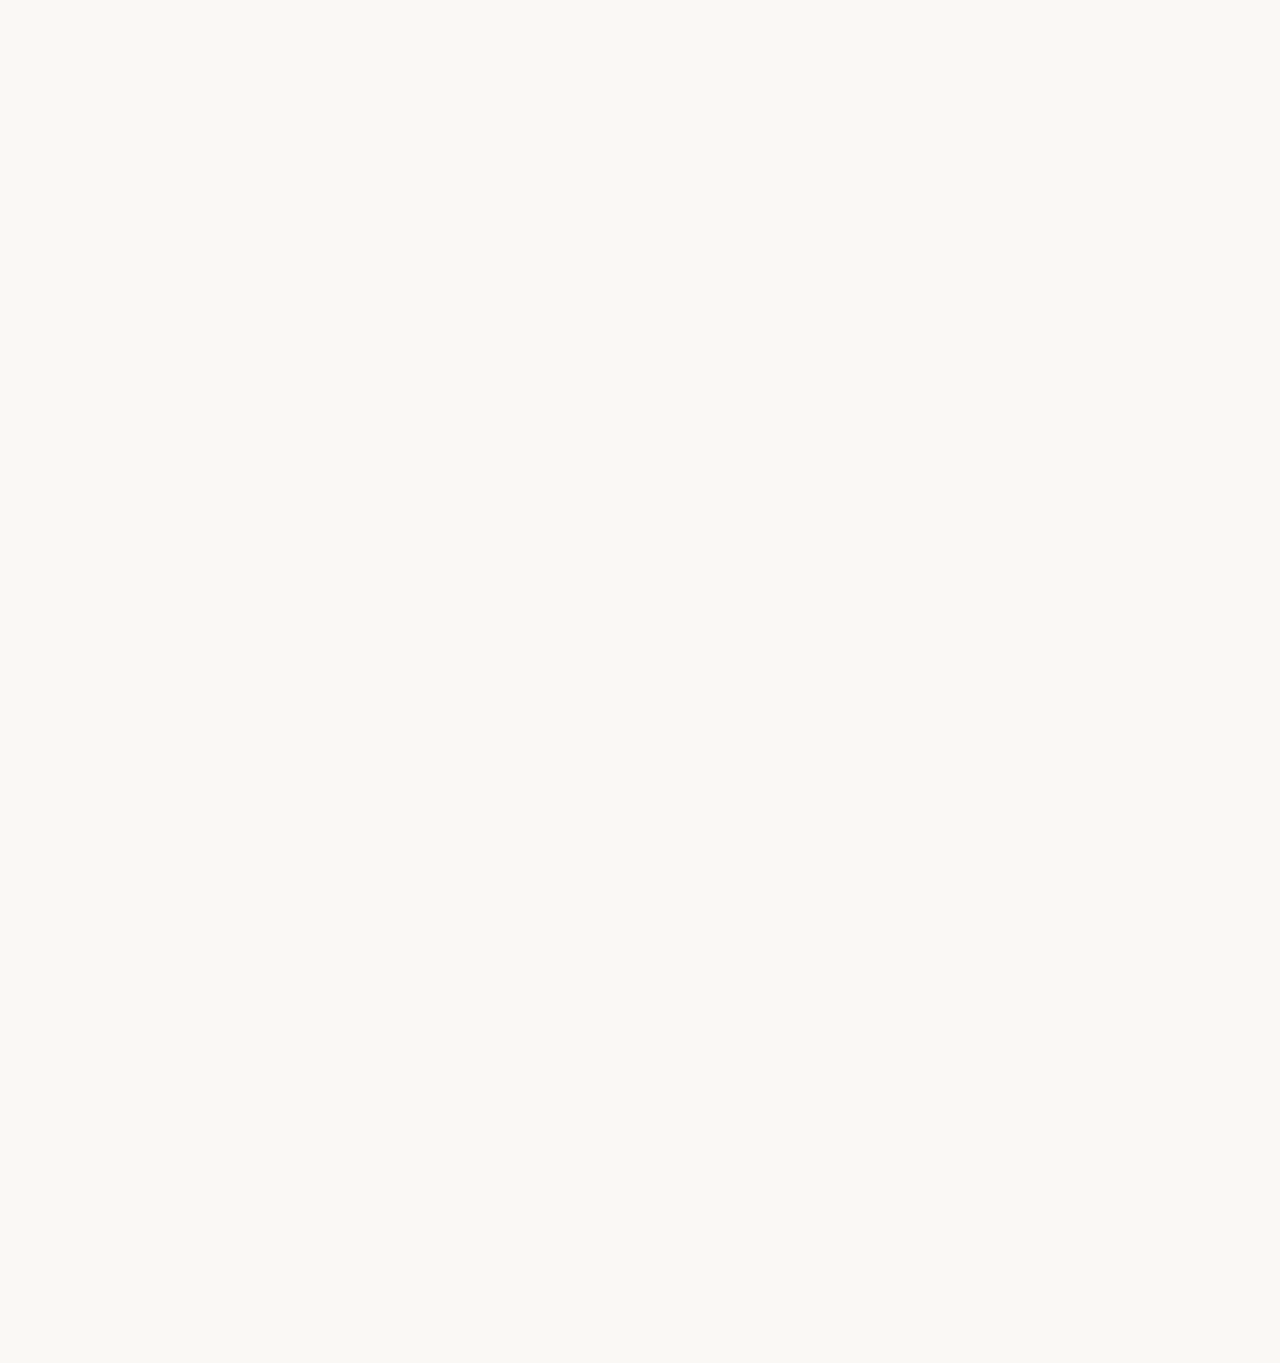
==== commit d52ecbcd: "feat(prototype): add prominent prototype and active development mode indicators and launch toast" ====
--- a/frontend/admin/index.html
+++ b/frontend/admin/index.html
@@ -29,7 +29,10 @@
         </div>
         <strong style="font-size:1.125rem;letter-spacing:-0.5px;">Sahakara</strong>
       </a>
-      <span style="font-size:0.6875rem;background:#1E293B;padding:2px 6px;border-radius:4px;color:#34D399;font-weight:700;">ADMIN</span>
+      <div style="display:flex;align-items:center;gap:4px;">
+        <span style="font-size:0.6875rem;background:#1E293B;padding:2px 6px;border-radius:4px;color:#34D399;font-weight:700;">ADMIN</span>
+        <span style="font-size:0.625rem;background:#FEF3C7;color:#92400E;border:1px solid #FCD34D;padding:2px 5px;border-radius:4px;font-weight:700;">PROTOTYPE</span>
+      </div>
     </div>
 
     <nav class="admin-nav-menu">
@@ -101,6 +104,7 @@
           <span class="pulse-dot"></span>
           <span>SUPABASE REALTIME ACTIVE</span>
         </div>
+        <span style="font-size:0.6875rem;background:#FEF3C7;color:#92400E;border:1px solid #FCD34D;padding:3px 8px;border-radius:4px;font-weight:700;">PROTOTYPE &bull; IN DEVELOPMENT</span>
       </div>
 
       <div class="admin-header-actions">
--- a/frontend/styles.css
+++ b/frontend/styles.css
@@ -187,6 +187,11 @@
   padding: 8px 0;
 }
 
+.announcement-bar.prototype-mode-banner {
+  background: #FFFBEB;
+  border-bottom: 1px solid #FDE68A;
+}
+
 .announcement-content {
   display: flex;
   align-items: center;
@@ -202,6 +207,116 @@
   font-size: 0.75rem;
   padding: 2px 8px;
   border-radius: var(--radius-pill);
+}
+
+.announcement-pill.prototype-pill {
+  background: #FEF3C7;
+  color: #92400E;
+  border: 1px solid #FCD34D;
+  font-weight: 700;
+  letter-spacing: 0.03em;
+}
+
+.pulse-amber {
+  background-color: #F59E0B !important;
+  box-shadow: 0 0 0 0 rgba(245, 158, 11, 0.7);
+  animation: pulse-amber 2s infinite;
+}
+
+@keyframes pulse-amber {
+  0% {
+    box-shadow: 0 0 0 0 rgba(245, 158, 11, 0.7);
+  }
+  70% {
+    box-shadow: 0 0 0 6px rgba(245, 158, 11, 0);
+  }
+  100% {
+    box-shadow: 0 0 0 0 rgba(245, 158, 11, 0);
+  }
+}
+
+.nav-prototype-badge {
+  font-size: 0.625rem;
+  font-weight: 700;
+  text-transform: uppercase;
+  letter-spacing: 0.04em;
+  background: #FEF3C7;
+  color: #92400E;
+  border: 1px solid #FCD34D;
+  padding: 2px 6px;
+  border-radius: 4px;
+  margin-left: 8px;
+  vertical-align: middle;
+}
+
+/* Floating Development Notice Toast */
+.prototype-notice-toast {
+  position: fixed;
+  bottom: 24px;
+  left: 50%;
+  transform: translateX(-50%);
+  z-index: 9999;
+  max-width: 680px;
+  width: calc(100% - 32px);
+  background: rgba(15, 23, 42, 0.95);
+  color: #F8FAFC;
+  padding: 12px 18px;
+  border-radius: 12px;
+  box-shadow: 0 10px 25px -5px rgba(0, 0, 0, 0.3), 0 8px 10px -6px rgba(0, 0, 0, 0.3);
+  border: 1px solid rgba(251, 191, 36, 0.4);
+  backdrop-filter: blur(12px);
+  animation: slideUpToast 0.4s cubic-bezier(0.16, 1, 0.3, 1) forwards;
+}
+
+@keyframes slideUpToast {
+  from {
+    opacity: 0;
+    transform: translate(-50%, 20px);
+  }
+  to {
+    opacity: 1;
+    transform: translate(-50%, 0);
+  }
+}
+
+.prototype-toast-content {
+  display: flex;
+  align-items: center;
+  gap: 12px;
+}
+
+.prototype-toast-icon {
+  font-size: 1.25rem;
+  flex-shrink: 0;
+}
+
+.prototype-toast-text {
+  font-size: 0.8125rem;
+  line-height: 1.4;
+  color: #E2E8F0;
+  flex: 1;
+}
+
+.prototype-toast-text strong {
+  color: #FBBF24;
+  margin-right: 4px;
+}
+
+.prototype-toast-dismiss {
+  background: rgba(255, 255, 255, 0.12);
+  border: 1px solid rgba(255, 255, 255, 0.2);
+  color: #FFFFFF;
+  font-size: 0.75rem;
+  font-weight: 600;
+  padding: 6px 12px;
+  border-radius: 6px;
+  cursor: pointer;
+  flex-shrink: 0;
+  transition: all 0.2s ease;
+}
+
+.prototype-toast-dismiss:hover {
+  background: rgba(255, 255, 255, 0.22);
 }
 
 .announcement-text {
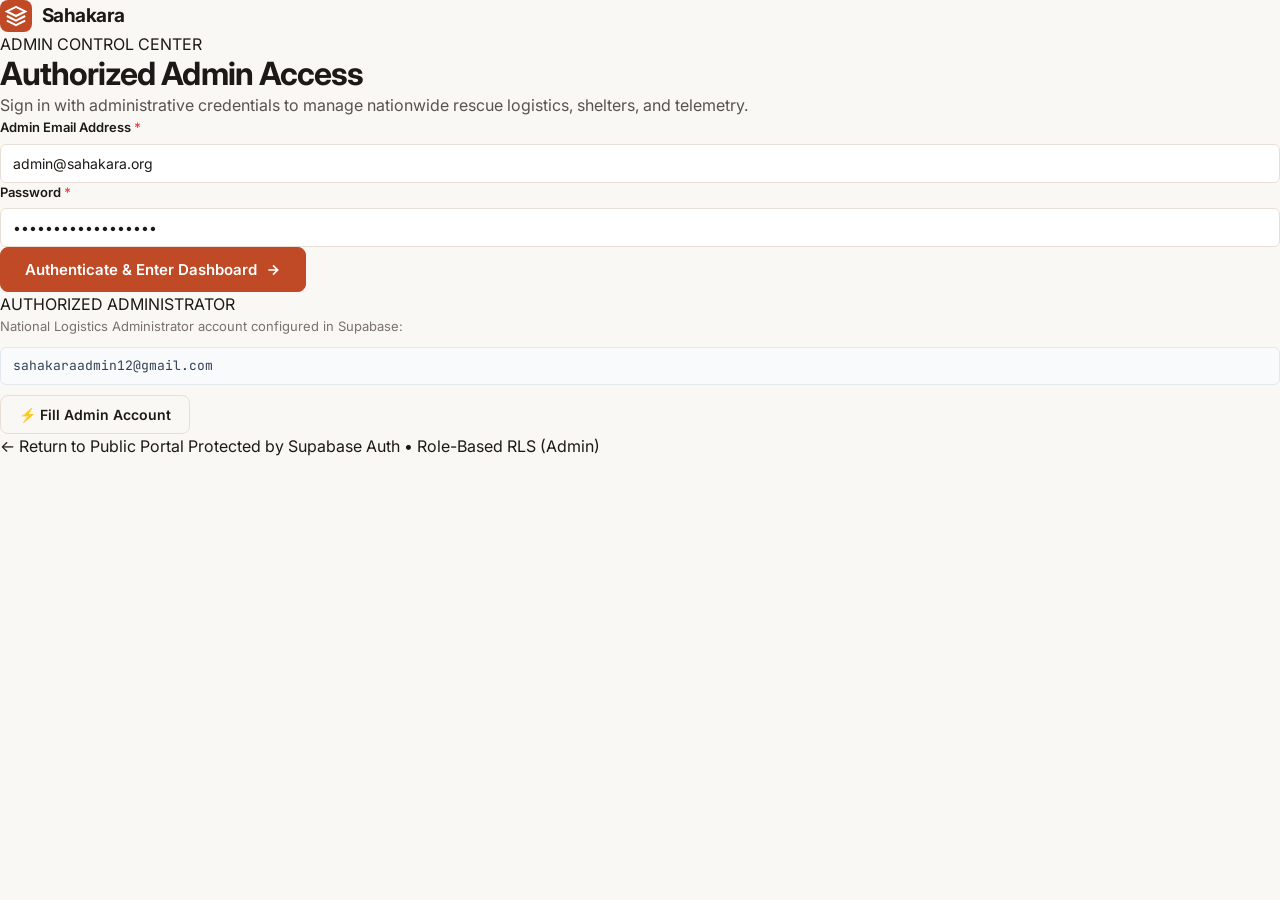
==== commit c3c8be51: "feat: add progressive shelter matching fallback and 1-click admin demo seeder" ====
--- a/frontend/admin/index.html
+++ b/frontend/admin/index.html
@@ -127,6 +127,9 @@
           </div>
         </div>
 
+        <button type="button" class="btn btn-secondary btn-sm" id="btn-seed-demo-admin" onclick="seedDemoDonationsQuick(event)" style="background:#FEF3C7;color:#92400E;border-color:#FDE68A;">
+          <span>🌱 Seed Demo Donations</span>
+        </button>
         <a href="../index.html" class="btn btn-secondary btn-sm" target="_blank">
           <span>View Public Site &rarr;</span>
         </a>
@@ -237,6 +240,10 @@
               <option value="Delhi NCR">Delhi NCR</option>
               <option value="Bengaluru">Bengaluru</option>
             </select>
+
+            <button type="button" class="btn btn-secondary btn-sm" onclick="seedDemoDonationsQuick(event)" style="background:#FEF3C7;color:#92400E;border-color:#FDE68A;white-space:nowrap;">
+              <span>🌱 Seed Demo Donations</span>
+            </button>
           </div>
         </div>
 
--- a/frontend/styles.css
+++ b/frontend/styles.css
@@ -3290,3 +3290,112 @@
   color: #92400E;
   border-color: #FDE68A;
 }
+
+/* Shelter Match Results Styling */
+.shelter-match-results {
+  margin-top: 16px;
+  max-height: 440px;
+  overflow-y: auto;
+  display: flex;
+  flex-direction: column;
+  gap: 12px;
+  padding-right: 4px;
+}
+
+.match-result-card {
+  border: 1px solid var(--border-light);
+  border-radius: var(--radius-sm, 8px);
+  padding: 16px;
+  background: #FFFFFF;
+  transition: all 0.2s ease;
+  display: flex;
+  flex-direction: column;
+  gap: 10px;
+}
+
+.match-result-card:hover {
+  border-color: var(--brand-green);
+  box-shadow: 0 4px 14px rgba(0, 0, 0, 0.06);
+}
+
+.match-result-card.is-sample {
+  background: #F8FAFC;
+  border: 1px dashed #94A3B8;
+}
+
+.match-card-top {
+  display: flex;
+  align-items: center;
+  justify-content: space-between;
+  gap: 8px;
+  flex-wrap: wrap;
+}
+
+.match-card-title {
+  font-size: 0.9375rem;
+  font-weight: 700;
+  color: var(--text-primary);
+  margin: 0;
+}
+
+.match-badge {
+  display: inline-flex;
+  align-items: center;
+  gap: 4px;
+  font-size: 0.6875rem;
+  font-weight: 700;
+  padding: 3px 8px;
+  border-radius: var(--radius-pill, 9999px);
+  letter-spacing: 0.02em;
+  text-transform: uppercase;
+}
+
+.match-badge.match-exact {
+  background: #DEF7EC;
+  color: #03543F;
+  border: 1px solid #BCF0DA;
+}
+
+.match-badge.match-flexible {
+  background: #E0E7FF;
+  color: #3730A3;
+  border: 1px solid #C7D2FE;
+}
+
+.match-badge.match-cluster {
+  background: #FEF3C7;
+  color: #92400E;
+  border: 1px solid #FDE68A;
+}
+
+.match-badge.match-best {
+  background: #FFEDD5;
+  color: #9A3412;
+  border: 1px solid #FED7AA;
+}
+
+.match-badge.match-sample {
+  background: #F1F5F9;
+  color: #475569;
+  border: 1px dashed #94A3B8;
+}
+
+.match-card-meta {
+  display: flex;
+  align-items: center;
+  gap: 14px;
+  font-size: 0.8125rem;
+  color: var(--text-muted);
+  flex-wrap: wrap;
+}
+
+.match-card-bottom {
+  display: flex;
+  align-items: center;
+  justify-content: space-between;
+  gap: 12px;
+  margin-top: 4px;
+  padding-top: 10px;
+  border-top: 1px solid #F1F5F9;
+}
+
